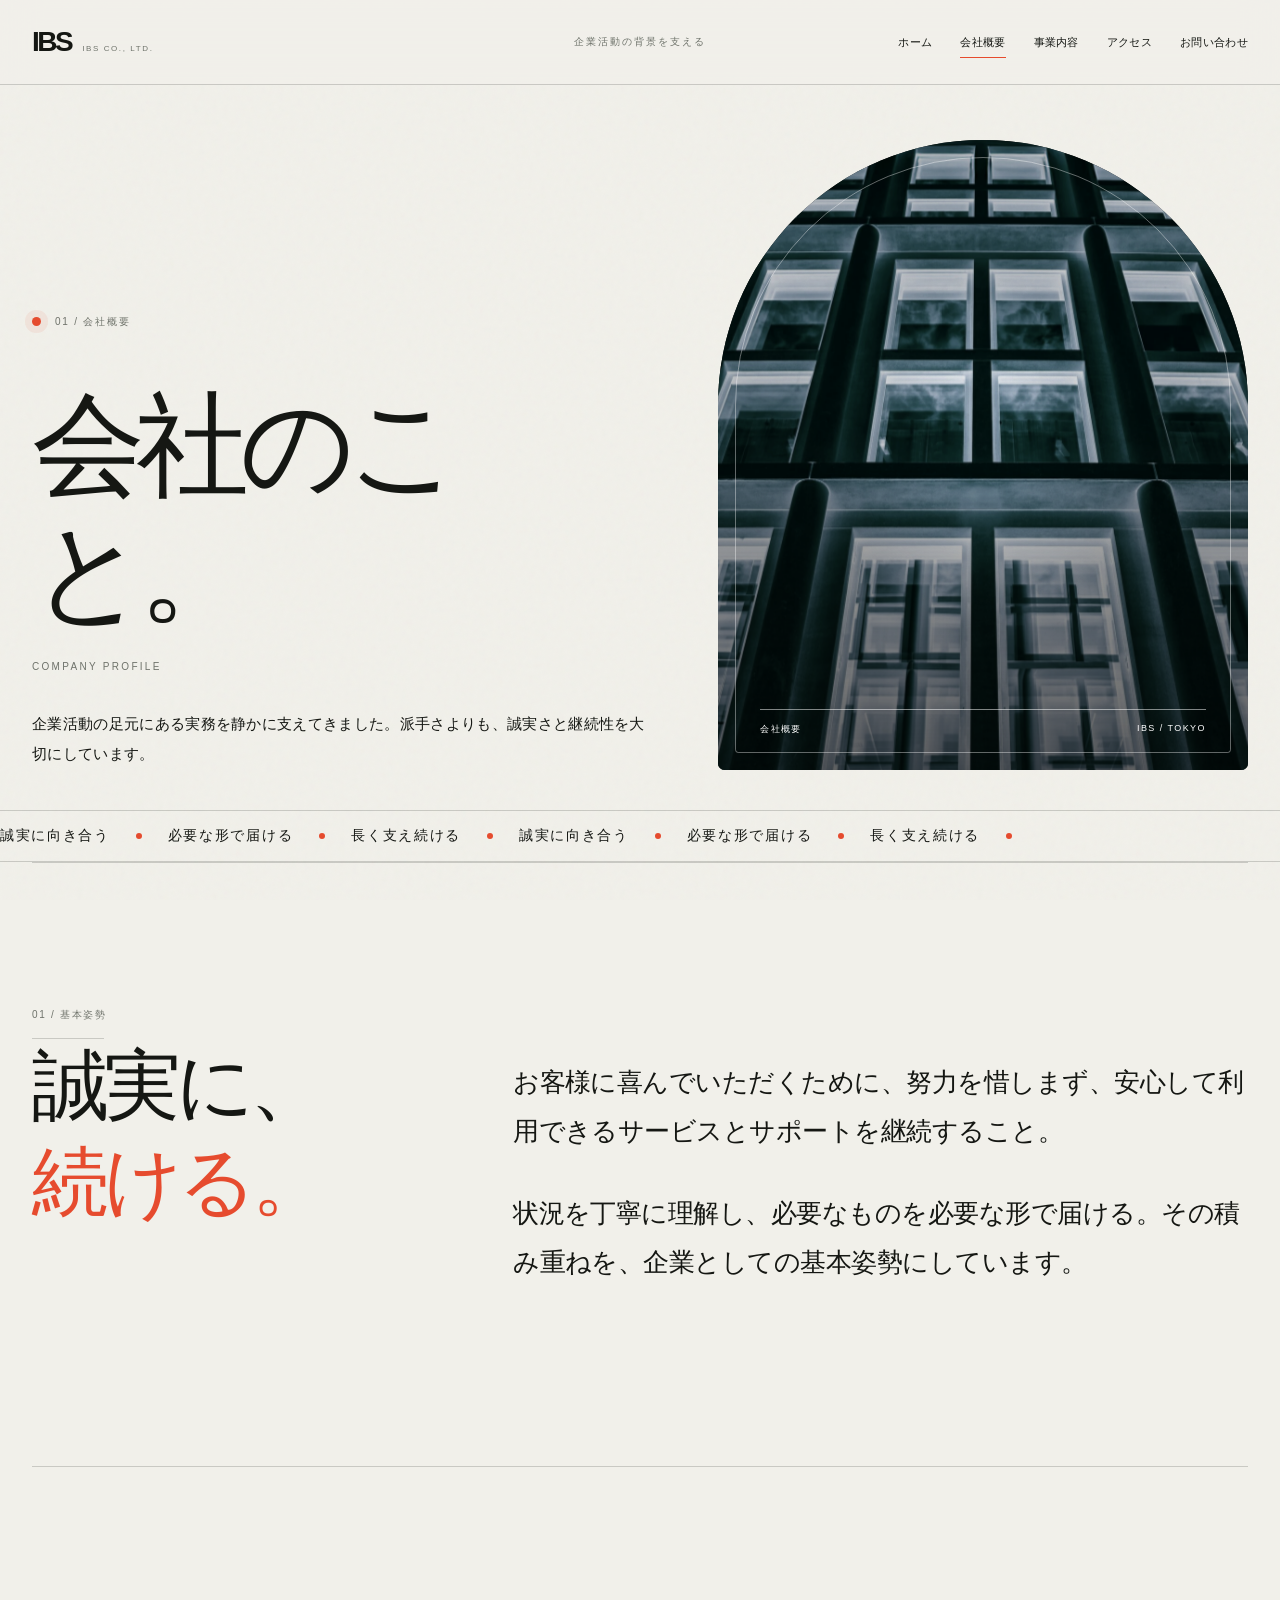
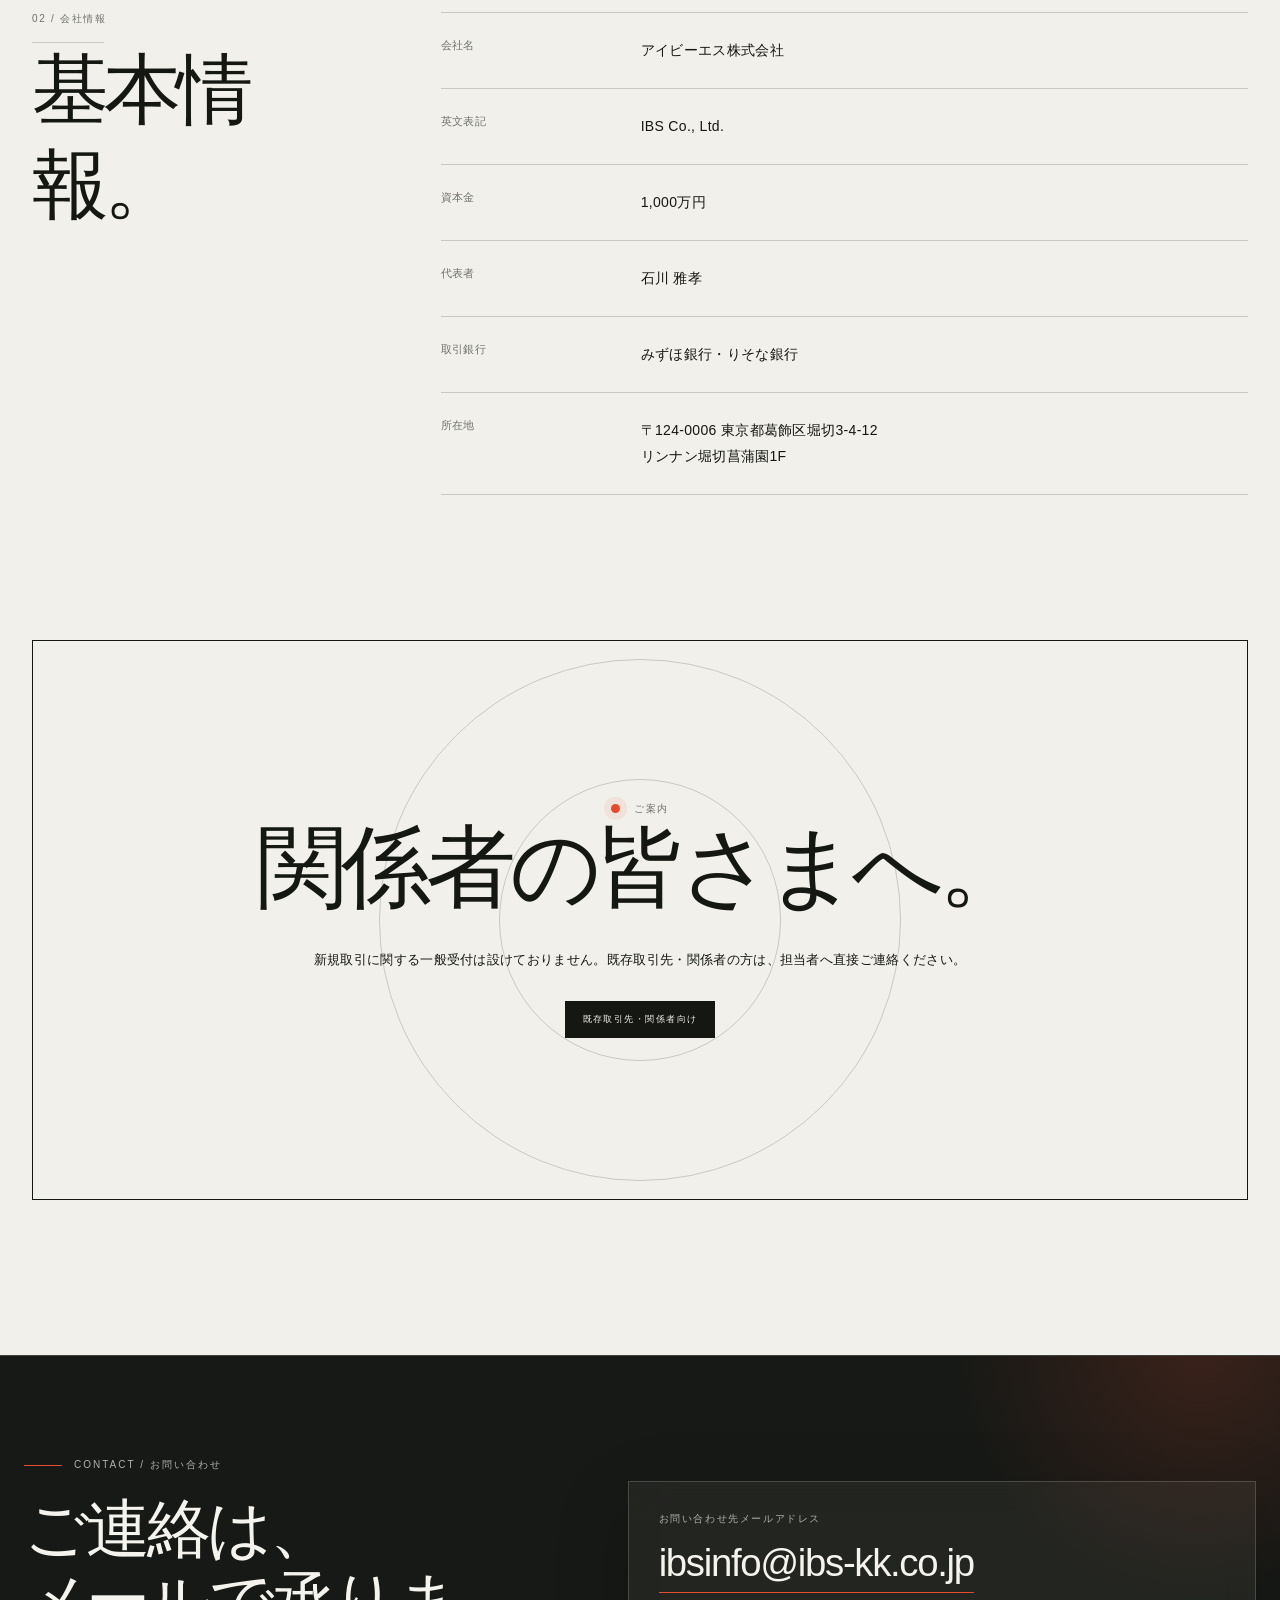
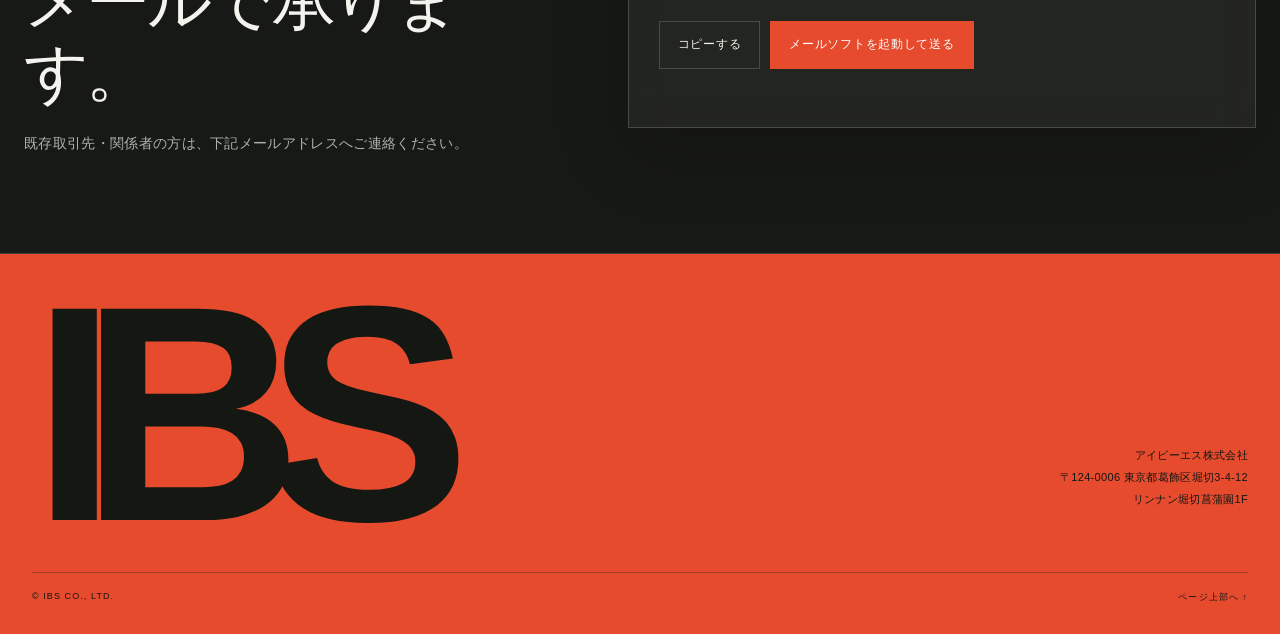
==== aboutus.html @ 6fdaa7ae "Add site" ====
<!doctype html>
<html lang="ja"><head><meta name="robots" content="noindex,nofollow"><meta charset="utf-8"><meta name="viewport" content="width=device-width,initial-scale=1"><meta name="description" content="アイビーエス株式会社の会社概要。資本金、代表者、所在地などをご案内します。"><meta name="theme-color" content="#f1f0ea"><title>会社概要｜アイビーエス株式会社</title><link rel="stylesheet" href="styles.css"><link rel="stylesheet" href="menu.css"><script src="menu.js" defer></script></head><body><div class="progress" aria-hidden="true"></div><div class="cursor" aria-hidden="true"></div>
<header><div class="wrap head"><a class="brand" href="index.html"><strong>IBS</strong><small>IBS CO., LTD.</small></a><div class="head-note">企業活動の背景を支える</div><nav class="nav"><a class="" href="index.html">ホーム</a><a class="active" href="aboutus.html">会社概要</a><a class="" href="description.html">事業内容</a><a class="" href="access.html">アクセス</a><a href="#contact">お問い合わせ</a></nav><button class="hamburger" type="button" aria-label="メニューを開く" aria-expanded="false" aria-controls="mobile-menu"><span></span><span></span><span></span></button></div></header><div class="mobile-menu" id="mobile-menu" aria-hidden="true"><nav aria-label="モバイルナビゲーション"><a href="index.html">ホーム</a><a href="aboutus.html">会社概要</a><a href="description.html">事業内容</a><a href="access.html">アクセス</a><a href="#contact">お問い合わせ</a></nav><small>IBS CO., LTD.</small></div><main>
<section class="page-hero"><div class="wrap page-hero-grid"><div><div class="eyebrow">01 / 会社概要</div><h1 class="page-title">会社のこと。<small>COMPANY PROFILE</small></h1><p class="page-lead">企業活動の足元にある実務を静かに支えてきました。派手さよりも、誠実さと継続性を大切にしています。</p></div><div class="page-image"><img src="assets/hero-grid.jpg" alt="現代建築の幾何学的な外観"><div class="page-image-caption"><span>会社概要</span><span>IBS / TOKYO</span></div></div></div></section>
<div class="marquee" aria-hidden="true"><div class="marquee-track"><span>誠実に向き合う</span><i></i><span>必要な形で届ける</span><i></i><span>長く支え続ける</span><i></i><span>誠実に向き合う</span><i></i><span>必要な形で届ける</span><i></i><span>長く支え続ける</span><i></i></div></div>
<section class="subsection wrap"><div class="subsection-grid"><div><div class="section-index reveal">01 / 基本姿勢<b></b></div><h2 class="jp-heading reveal">誠実に、<br><em>続ける。</em></h2></div><div class="prose reveal"><p>お客様に喜んでいただくために、努力を惜しまず、安心して利用できるサービスとサポートを継続すること。</p><p>状況を丁寧に理解し、必要なものを必要な形で届ける。その積み重ねを、企業としての基本姿勢にしています。</p></div></div></section>
<section class="subsection wrap"><div class="company-data"><div><div class="section-index reveal">02 / 会社情報<b></b></div><h2 class="jp-heading reveal">基本情報。</h2></div><dl class="data-list reveal"><div class="data-row"><dt>会社名</dt><dd>アイビーエス株式会社</dd></div><div class="data-row"><dt>英文表記</dt><dd>IBS Co., Ltd.</dd></div><div class="data-row"><dt>資本金</dt><dd>1,000万円</dd></div><div class="data-row"><dt>代表者</dt><dd>石川 雅孝</dd></div><div class="data-row"><dt>取引銀行</dt><dd>みずほ銀行・りそな銀行</dd></div><div class="data-row"><dt>所在地</dt><dd>〒124-0006 東京都葛飾区堀切3-4-12<br>リンナン堀切菖蒲園1F</dd></div></dl></div></section>
<section class="notice wrap"><div class="notice-box reveal"><div class="notice-inner"><div class="eyebrow" style="justify-content:center">ご案内</div><h2 class="jp-heading">関係者の皆さまへ。</h2><p>新規取引に関する一般受付は設けておりません。既存取引先・関係者の方は、担当者へ直接ご連絡ください。</p><span class="tag">既存取引先・関係者向け</span></div></div></section>
</main>
<section class="ibs-contact" id="contact" aria-labelledby="ibs-contact-title">
  <div class="ibs-contact__wrap">
    <div class="ibs-contact__intro">
      <span class="ibs-contact__eyebrow">CONTACT / お問い合わせ</span>
      <h2 id="ibs-contact-title">ご連絡は、<br>メールで承ります。</h2>
      <p>既存取引先・関係者の方は、下記メールアドレスへご連絡ください。</p>
    </div>
    <div class="ibs-contact__card">
      <span class="ibs-contact__label">お問い合わせ先メールアドレス</span>
      <a class="ibs-contact__email" href="mailto:ibsinfo@ibs-kk.co.jp?subject=%E3%81%8A%E5%95%8F%E3%81%84%E5%90%88%E3%82%8F%E3%81%9B">ibsinfo@ibs-kk.co.jp</a>
      <div class="ibs-contact__actions">
        <button class="ibs-contact__button ibs-contact__button--copy" type="button" data-copy-email="ibsinfo@ibs-kk.co.jp">コピーする</button>
        <a class="ibs-contact__button ibs-contact__button--mail" href="mailto:ibsinfo@ibs-kk.co.jp?subject=%E3%81%8A%E5%95%8F%E3%81%84%E5%90%88%E3%82%8F%E3%81%9B">メールソフトを起動して送る</a>
      </div>
      <p class="ibs-contact__status" aria-live="polite"></p>
    </div>
  </div>
</section>
<footer><div class="wrap"><div class="footer-main"><div class="footer-logo">IBS</div><div class="footer-info">アイビーエス株式会社<br>〒124-0006 東京都葛飾区堀切3-4-12<br>リンナン堀切菖蒲園1F</div></div><div class="footer-bottom"><span>© IBS CO., LTD.</span><button class="to-top" type="button">ページ上部へ ↑</button></div></div></footer><script src="site.js"></script><script src="contact.js"></script>
</body></html>
---- styles.css ----
:root{
  --paper:#f1f0ea;
  --paper-2:#e8e6de;
  --ink:#151713;
  --muted:#6f736b;
  --line:rgba(21,23,19,.18);
  --accent:#e64b2e;
  --dark:#171916;
  --light:#f5f3ed;
  --ease:cubic-bezier(.16,1,.3,1);
  --mx:50%;
  --my:50%;
}
*{box-sizing:border-box}
html{scroll-behavior:smooth;background:var(--paper)}
body{margin:0;background:var(--paper);color:var(--ink);font-family:"Hiragino Kaku Gothic ProN","Yu Gothic",Meiryo,sans-serif;overflow-x:hidden;letter-spacing:.02em}
body::before{content:"";position:fixed;inset:0;z-index:999;pointer-events:none;opacity:.04;mix-blend-mode:multiply;background-image:url("data:image/svg+xml,%3Csvg viewBox='0 0 180 180' xmlns='http://www.w3.org/2000/svg'%3E%3Cfilter id='n'%3E%3CfeTurbulence type='fractalNoise' baseFrequency='.82' numOctaves='4' stitchTiles='stitchTiles'/%3E%3C/filter%3E%3Crect width='100%25' height='100%25' filter='url(%23n)' opacity='.75'/%3E%3C/svg%3E")}
a{color:inherit;text-decoration:none}
img{display:block;max-width:100%}
button{font:inherit;color:inherit}
.wrap{width:min(1480px,calc(100% - 64px));margin-inline:auto}
.progress{position:fixed;top:0;left:0;width:0;height:3px;background:var(--accent);z-index:1300}
.cursor{position:fixed;z-index:1400;width:44px;height:44px;border:1px solid rgba(230,75,46,.7);border-radius:50%;pointer-events:none;transform:translate(-50%,-50%);opacity:0;transition:width .25s var(--ease),height .25s var(--ease),background .25s var(--ease),opacity .2s}
.cursor.is-link{width:68px;height:68px;background:rgba(230,75,46,.08)}

header{position:fixed;inset:0 0 auto;z-index:1200;background:rgba(241,240,234,.76);backdrop-filter:blur(18px);border-bottom:1px solid var(--line);transition:transform .45s var(--ease)}
header.is-hidden{transform:translateY(-110%)}
.head{height:84px;display:grid;grid-template-columns:1fr auto 1fr;align-items:center}
.brand{display:inline-flex;align-items:baseline;gap:11px;width:max-content}
.brand strong{font-size:28px;line-height:1;font-weight:800;letter-spacing:-.09em}
.brand small{font-size:8px;letter-spacing:.2em;color:var(--muted)}
.head-note{font-size:10px;letter-spacing:.2em;color:var(--muted)}
.nav{justify-self:end;display:flex;gap:28px;font-size:11px}
.nav a{position:relative;padding:8px 0}
.nav a::after{content:"";position:absolute;left:0;bottom:0;width:100%;height:1px;background:var(--accent);transform:scaleX(0);transform-origin:right;transition:transform .4s var(--ease)}
.nav a:hover::after,.nav a.active::after{transform:scaleX(1);transform-origin:left}

.eyebrow{display:flex;align-items:center;gap:14px;font-size:10px;letter-spacing:.18em;color:var(--muted)}
.eyebrow::before{content:"";width:9px;height:9px;border-radius:50%;background:var(--accent);box-shadow:0 0 0 7px rgba(230,75,46,.08)}
.eyebrow.inverse{color:rgba(245,243,237,.65)}

.hero{min-height:100svh;padding:132px 0 34px;display:grid;align-items:end}
.hero-grid{display:grid;grid-template-columns:minmax(0,1.03fr) minmax(420px,.97fr);gap:34px;min-height:calc(100svh - 166px)}
.hero-copy{display:flex;flex-direction:column;justify-content:space-between;padding:3vh 0 10px}
.hero-title{margin:7vh 0 5vh;font-family:"Yu Mincho","Hiragino Mincho ProN",serif;font-size:clamp(62px,7.2vw,118px);font-weight:500;line-height:1.02;letter-spacing:-.08em}
.hero-title .line{display:block;overflow:hidden;padding:.08em .06em .12em 0;margin:-.08em 0 -.12em}
.hero-title .line span{display:block;transform:translateY(115%);animation:titleUp 1.2s var(--ease) forwards}
.hero-title .line:nth-child(2) span{animation-delay:.12s}
.hero-title .line:nth-child(3) span{animation-delay:.24s}
.hero-title em{font-style:normal;color:var(--accent)}
@keyframes titleUp{to{transform:none}}
.hero-bottom{display:grid;grid-template-columns:minmax(0,520px) auto;gap:40px;align-items:end}
.hero-lead{margin:0;font-size:14px;line-height:2.05;color:#3f433d}
.since{font-family:Georgia,"Times New Roman",serif;font-size:clamp(54px,6.3vw,92px);line-height:.8;color:var(--accent);letter-spacing:-.05em}
.since small{display:block;margin-top:16px;font-family:inherit;font-size:9px;letter-spacing:.2em;color:var(--muted);text-align:right}
.hero-visual{position:relative;min-height:calc(100svh - 166px);overflow:hidden;border-radius:360px 360px 10px 10px;background:#222;clip-path:inset(0 0 100% 0);animation:unveil 1.45s .15s var(--ease) forwards}
@keyframes unveil{to{clip-path:inset(0)}}
.hero-visual::before{content:"";position:absolute;inset:0;z-index:2;background:linear-gradient(180deg,rgba(10,12,10,.04) 35%,rgba(10,12,10,.56)),radial-gradient(circle at var(--mx) var(--my),transparent 0 8%,rgba(0,0,0,.22) 42%)}
.hero-visual::after{content:"";position:absolute;inset:18px;z-index:3;border:1px solid rgba(255,255,255,.36);border-radius:350px 350px 5px 5px;pointer-events:none}
.hero-visual img{position:absolute;inset:0;width:100%;height:112%;object-fit:cover;filter:saturate(.52) contrast(1.08);transform:scale(1.04);will-change:transform}
.visual-caption{position:absolute;left:46px;right:46px;bottom:38px;z-index:4;color:#fff;display:flex;justify-content:space-between;gap:20px;padding-top:14px;border-top:1px solid rgba(255,255,255,.55);font-size:9px;letter-spacing:.16em}
.side-label{position:absolute;right:17px;top:50%;writing-mode:vertical-rl;transform:translateY(-50%);font-size:9px;letter-spacing:.22em;color:var(--muted)}

.marquee{overflow:hidden;border-block:1px solid var(--line);padding:16px 0}
.marquee-track{display:flex;width:max-content;gap:26px;align-items:center;animation:marquee 30s linear infinite;font-family:"Yu Mincho","Hiragino Mincho ProN",serif;font-size:14px;letter-spacing:.12em}
.marquee-track i{width:6px;height:6px;border-radius:50%;background:var(--accent)}
@keyframes marquee{to{transform:translateX(-50%)}}

.section{padding:155px 0}
.section + .section{border-top:1px solid var(--line)}
.section-grid{display:grid;grid-template-columns:.62fr 1.38fr;gap:9vw}
.section-index{font-size:10px;letter-spacing:.17em;color:var(--muted);text-transform:uppercase}
.section-index b{display:block;margin-top:16px;width:72px;height:1px;background:var(--line)}
.jp-heading{margin:0;font-family:"Yu Mincho","Hiragino Mincho ProN",serif;font-size:clamp(46px,6.2vw,92px);font-weight:500;line-height:1.25;letter-spacing:-.065em}
.jp-heading em{font-style:normal;color:var(--accent)}
.body-large{margin:54px 0 0;max-width:800px;font-size:clamp(18px,2.1vw,29px);line-height:1.85;letter-spacing:-.02em}
.body-small{font-size:13px;line-height:2;color:var(--muted)}

.domains{position:relative;padding:145px 0;background:var(--dark);color:var(--light);overflow:hidden}
.domains::before{content:"";position:absolute;width:760px;aspect-ratio:1;border-radius:50%;left:var(--mx);top:var(--my);transform:translate(-50%,-50%);background:radial-gradient(circle,rgba(230,75,46,.25),transparent 66%);pointer-events:none}
.domain-head{position:relative;display:grid;grid-template-columns:1fr minmax(260px,390px);gap:50px;align-items:end;margin-bottom:74px}
.domain-head .jp-heading{font-size:clamp(58px,8.4vw,125px);line-height:1.05}
.domain-head p{margin:0;color:#b5b8b1;font-size:13px;line-height:2}
.domain-list{position:relative;border-top:1px solid rgba(255,255,255,.22)}
.domain-item{display:grid;grid-template-columns:90px 1fr minmax(220px,430px) 34px;gap:30px;align-items:center;min-height:176px;border-bottom:1px solid rgba(255,255,255,.22);transition:background .45s,color .45s,padding .45s var(--ease)}
.domain-item:hover{background:var(--light);color:var(--ink);padding-inline:28px}
.domain-no{font-size:10px;color:var(--accent)}
.domain-item h3{margin:0;font-family:"Yu Mincho","Hiragino Mincho ProN",serif;font-size:clamp(38px,4.4vw,65px);font-weight:500;letter-spacing:-.055em}
.domain-item p{margin:0;color:#b5b8b1;font-size:12px;line-height:1.9;transition:color .45s}
.domain-item:hover p{color:var(--muted)}
.domain-arrow{font-size:24px;transition:transform .4s var(--ease)}
.domain-item:hover .domain-arrow{transform:rotate(45deg)}

.history{padding:165px 0}
.history-grid{display:grid;grid-template-columns:.9fr 1.1fr;gap:8vw}
.big-year{position:sticky;top:130px;align-self:start;font-family:Georgia,"Times New Roman",serif;font-size:clamp(120px,18vw,290px);line-height:.7;letter-spacing:-.1em;color:var(--accent)}
.history-copy .jp-heading{margin-top:42px}
.history-copy>.body-small{margin-top:42px;max-width:680px;color:#4f534c;font-size:15px}
.accordion{margin-top:75px;border-top:1px solid var(--line)}
.acc-item{border-bottom:1px solid var(--line)}
.acc-button{width:100%;border:0;background:none;padding:23px 0;display:grid;grid-template-columns:150px 1fr 30px;gap:20px;text-align:left;cursor:pointer}
.acc-button small{font-size:10px;color:var(--muted)}
.acc-button span{font-size:13px}
.acc-button i{font-style:normal;font-size:20px;transition:transform .35s}
.acc-item.open .acc-button i{transform:rotate(45deg)}
.acc-panel{max-height:0;overflow:hidden;transition:max-height .55s var(--ease)}
.acc-panel p{margin:0;padding:0 0 26px 170px;color:var(--muted);font-size:12px;line-height:1.9}

.notice{padding:0 0 155px}
.notice-box{position:relative;min-height:560px;border:1px solid var(--ink);display:grid;place-items:center;text-align:center;padding:60px;overflow:hidden}
.notice-box::before,.notice-box::after{content:"";position:absolute;width:280px;aspect-ratio:1;border:1px solid var(--line);border-radius:50%;animation:orbit 16s linear infinite}
.notice-box::after{width:520px;animation-duration:27s;animation-direction:reverse}
@keyframes orbit{to{transform:rotate(360deg) scale(1.04)}}
.notice-inner{position:relative;z-index:2;max-width:880px}
.notice-inner .jp-heading{font-size:clamp(48px,7vw,105px);line-height:1.15}
.notice-inner p{max-width:670px;margin:28px auto 0;font-size:13px;line-height:2}
.tag{display:inline-flex;margin-top:28px;padding:12px 18px;background:var(--ink);color:var(--light);font-size:9px;letter-spacing:.16em}

footer{background:var(--accent);padding:65px 0 30px}
.footer-main{display:grid;grid-template-columns:1fr auto;gap:50px;align-items:end}
.footer-logo{font-size:clamp(120px,24vw,350px);font-weight:800;line-height:.62;letter-spacing:-.12em}
.footer-info{text-align:right;font-size:11px;line-height:2}
.footer-bottom{margin-top:62px;padding-top:18px;border-top:1px solid rgba(21,23,19,.32);display:flex;justify-content:space-between;gap:30px;font-size:9px;letter-spacing:.12em}
.to-top{border:0;background:none;cursor:pointer;padding:0;font-size:inherit;letter-spacing:inherit}

/* Sub pages */
.page-hero{min-height:90svh;padding:140px 0 40px;display:grid;align-items:end}
.page-hero-grid{display:grid;grid-template-columns:minmax(0,1.08fr) minmax(400px,.92fr);gap:5vw;min-height:calc(90svh - 180px);align-items:end}
.page-title{margin:6vh 0 4vh;font-family:"Yu Mincho","Hiragino Mincho ProN",serif;font-size:clamp(64px,8.8vw,135px);font-weight:500;line-height:1.13;letter-spacing:-.08em}
.page-title small{display:block;margin-top:24px;font-family:Arial,sans-serif;font-size:10px;font-weight:400;letter-spacing:.23em;color:var(--muted)}
.page-lead{max-width:650px;margin:0;font-size:15px;line-height:2.05}
.page-image{position:relative;min-height:calc(90svh - 180px);overflow:hidden;border-radius:320px 320px 8px 8px;background:#222}
.page-image::before{content:"";position:absolute;inset:0;z-index:2;background:linear-gradient(180deg,transparent 35%,rgba(0,0,0,.52)),radial-gradient(circle at var(--mx) var(--my),transparent 0 8%,rgba(0,0,0,.22) 42%)}
.page-image::after{content:"";position:absolute;inset:17px;z-index:3;border:1px solid rgba(255,255,255,.38);border-radius:310px 310px 4px 4px}
.page-image img{position:absolute;inset:0;width:100%;height:112%;object-fit:cover;filter:saturate(.48) contrast(1.1);transform:scale(1.04);will-change:transform}
.page-image-caption{position:absolute;z-index:4;left:42px;right:42px;bottom:34px;padding-top:13px;border-top:1px solid rgba(255,255,255,.5);color:#fff;display:flex;justify-content:space-between;font-size:9px;letter-spacing:.16em}
.subsection{padding:145px 0;border-top:1px solid var(--line)}
.subsection-grid{display:grid;grid-template-columns:.68fr 1.32fr;gap:8vw}
.subsection .jp-heading{font-size:clamp(45px,6vw,86px)}
.prose{padding-top:50px;font-size:clamp(18px,2vw,28px);line-height:1.9;letter-spacing:-.02em}
.prose p{margin:0 0 34px}
.company-data{display:grid;grid-template-columns:.55fr 1.45fr;gap:8vw}
.data-list{margin:0;border-top:1px solid var(--line)}
.data-row{display:grid;grid-template-columns:170px 1fr;gap:30px;padding:25px 0;border-bottom:1px solid var(--line)}
.data-row dt{font-size:11px;color:var(--muted)}
.data-row dd{margin:0;font-size:14px;line-height:1.8}
.scope-grid{display:grid;grid-template-columns:repeat(2,1fr);border-top:1px solid var(--ink);border-left:1px solid var(--ink)}
.scope-card{min-height:400px;padding:30px;border-right:1px solid var(--ink);border-bottom:1px solid var(--ink);display:flex;flex-direction:column;position:relative;overflow:hidden;transition:background .45s,color .45s}
.scope-card:hover{background:var(--ink);color:var(--light)}
.scope-meta{display:flex;justify-content:space-between;font-size:10px;letter-spacing:.15em}
.scope-meta b{color:var(--accent)}
.scope-card h3{margin:auto 0 30px;font-family:"Yu Mincho","Hiragino Mincho ProN",serif;font-size:clamp(38px,4.5vw,64px);font-weight:500;letter-spacing:-.055em}
.scope-card p{max-width:460px;margin:0;color:var(--muted);font-size:12px;line-height:1.95;transition:color .45s}
.scope-card:hover p{color:#b8bbb4}
.scope-card i{position:absolute;right:28px;bottom:26px;font-style:normal;font-size:24px}
.access-layout{display:grid;grid-template-columns:1fr 1fr;gap:7vw}
.address h2{margin:42px 0;font-family:"Yu Mincho","Hiragino Mincho ProN",serif;font-size:clamp(34px,4.6vw,66px);font-weight:500;line-height:1.4;letter-spacing:-.045em}
.address h2 span{font-size:.62em;color:var(--muted)}
.route{display:flex;justify-content:space-between;gap:30px;padding:23px 0;border-block:1px solid var(--line)}
.route small{font-size:10px;color:var(--muted)}
.route strong{text-align:right;font-size:14px;line-height:1.7}
.map-link{display:inline-flex;margin-top:28px;padding:14px 18px;background:var(--ink);color:var(--light);font-size:10px;letter-spacing:.1em;transition:transform .35s var(--ease),background .35s}
.map-link:hover{transform:translateY(-3px);background:var(--accent)}
.map-art{min-height:540px;border-radius:300px 300px 8px 8px;background:var(--dark);position:relative;overflow:hidden;color:var(--light)}
.map-grid{position:absolute;inset:-15%;background-image:linear-gradient(rgba(255,255,255,.12) 1px,transparent 1px),linear-gradient(90deg,rgba(255,255,255,.12) 1px,transparent 1px);background-size:54px 54px;transform:rotate(-9deg) scale(1.25)}
.route-line{position:absolute;left:21%;bottom:29%;width:58%;height:2px;background:var(--accent);transform:rotate(-31deg);transform-origin:left}
.station,.office{position:absolute;z-index:2;font-size:10px;letter-spacing:.12em}
.station{left:13%;bottom:17%;color:#b2b5ae}
.office{right:16%;top:23%;width:74px;height:74px;border-radius:50%;background:var(--accent);display:grid;place-items:center;font-size:15px}
.map-time{position:absolute;right:8%;bottom:8%;font-family:Georgia,serif;font-size:52px;color:rgba(255,255,255,.2)}

.reveal{opacity:0;transform:translateY(42px);transition:opacity .95s var(--ease),transform .95s var(--ease)}
.reveal.visible{opacity:1;transform:none}

@media(max-width:980px){
  .wrap{width:calc(100% - 36px)}
  .head{height:72px;grid-template-columns:1fr auto}.head-note{display:none}.nav{gap:15px;font-size:10px}
  .hero{padding-top:105px}.hero-grid,.page-hero-grid{grid-template-columns:1fr;min-height:auto}.hero-copy{min-height:72svh}.hero-visual{min-height:0;height:105vw}.side-label{display:none}
  .section,.subsection{padding:105px 0}.section-grid,.history-grid,.subsection-grid,.company-data,.access-layout{grid-template-columns:1fr}.section-grid,.subsection-grid{gap:45px}
  .domain-head{grid-template-columns:1fr}.domain-list{margin-top:40px}.domain-item{grid-template-columns:55px 1fr 30px;padding:28px 0}.domain-item p{grid-column:2 / -1}.domain-item:hover{padding-inline:16px}
  .big-year{position:static;margin-bottom:50px}.notice{padding-bottom:105px}.notice-box{min-height:500px}
  .page-hero{padding-top:110px}.page-hero-grid{min-height:auto}.page-image{height:100vw;min-height:0;margin-top:40px}
  .scope-grid{grid-template-columns:1fr}.map-art{min-height:500px}.cursor{display:none}
}
@media(max-width:620px){
  .wrap{width:calc(100% - 28px)}
  .brand small{display:none}.nav a:first-child{display:none}.nav{gap:12px;font-size:9px}
  .hero-title{font-size:16.8vw}.hero-bottom{grid-template-columns:1fr}.since{margin-top:24px}.since small{text-align:left}
  .visual-caption,.page-image-caption{left:25px;right:25px;bottom:24px}.marquee-track{font-size:12px}
  .section,.subsection{padding:85px 0}.jp-heading{font-size:13vw}.domain-head .jp-heading{font-size:17vw}.domains{padding:95px 0}
  .domain-item{grid-template-columns:42px 1fr 24px;gap:14px;min-height:145px}.domain-item h3{font-size:12vw}.domain-item p{font-size:11px}
  .acc-button{grid-template-columns:95px 1fr 25px}.acc-panel p{padding-left:115px}
  .notice-box{padding:32px 20px}.notice-box::after{width:390px}
  .footer-main{grid-template-columns:1fr}.footer-info{text-align:left}.footer-bottom{flex-direction:column}
  .page-title{font-size:18vw}.data-row{grid-template-columns:100px 1fr;gap:18px}.scope-card{min-height:330px}.access-layout{gap:55px}
}
@media(prefers-reduced-motion:reduce){*,*::before,*::after{scroll-behavior:auto!important;animation-duration:.01ms!important;animation-iteration-count:1!important;transition-duration:.01ms!important}}

:root{--contact-bg:#171916;--contact-panel:rgba(245,243,237,.055);--contact-text:#f5f3ed;--contact-muted:#aeb2aa;--contact-line:rgba(245,243,237,.18);--contact-accent:#e64b2e;--contact-accent-text:#fff;--contact-glow:rgba(230,75,46,.17)}

/* IBS contact block */
.ibs-contact{position:relative;z-index:5;padding:96px 0;border-top:1px solid var(--contact-line);border-bottom:1px solid var(--contact-line);background:var(--contact-bg);color:var(--contact-text);overflow:hidden}
.ibs-contact::before{content:"";position:absolute;width:520px;height:520px;border-radius:50%;right:-180px;top:-270px;background:radial-gradient(circle,var(--contact-glow),transparent 67%);pointer-events:none}
.ibs-contact__wrap{position:relative;width:min(1280px,calc(100% - 48px));margin:auto;display:grid;grid-template-columns:.9fr 1.1fr;gap:7vw;align-items:center}
.ibs-contact__eyebrow{display:inline-flex;align-items:center;gap:12px;font-size:10px;letter-spacing:.2em;text-transform:uppercase;color:var(--contact-muted)}
.ibs-contact__eyebrow::before{content:"";width:38px;height:1px;background:var(--contact-accent)}
.ibs-contact__intro h2{margin:22px 0 20px;font-family:"Yu Mincho","Hiragino Mincho ProN","Noto Serif JP",serif;font-size:clamp(38px,5vw,70px);font-weight:400;line-height:1.12;letter-spacing:-.055em}
.ibs-contact__intro p{max-width:560px;margin:0;color:var(--contact-muted);font-size:14px;line-height:2}
.ibs-contact__card{position:relative;padding:30px;border:1px solid var(--contact-line);background:var(--contact-panel);backdrop-filter:blur(16px);box-shadow:0 24px 70px rgba(0,0,0,.18)}
.ibs-contact__label{display:block;margin-bottom:13px;color:var(--contact-muted);font-size:10px;letter-spacing:.16em}
.ibs-contact__email{display:inline-block;max-width:100%;font-size:clamp(22px,3vw,42px);line-height:1.25;letter-spacing:-.035em;overflow-wrap:anywhere;border-bottom:1px solid var(--contact-accent);padding-bottom:5px}
.ibs-contact__actions{display:flex;flex-wrap:wrap;gap:10px;margin-top:28px}
.ibs-contact__button{min-height:48px;display:inline-flex;align-items:center;justify-content:center;padding:12px 18px;border:1px solid var(--contact-line);background:transparent;color:var(--contact-text);font-size:12px;letter-spacing:.06em;cursor:pointer;transition:transform .3s ease,background .3s ease,color .3s ease,border-color .3s ease}
.ibs-contact__button:hover{transform:translateY(-2px);border-color:var(--contact-accent)}
.ibs-contact__button--mail{background:var(--contact-accent);border-color:var(--contact-accent);color:var(--contact-accent-text)}
.ibs-contact__status{height:1.5em;margin:12px 0 0;color:var(--contact-accent);font-size:11px;letter-spacing:.08em}
@media(max-width:820px){.ibs-contact{padding:74px 0}.ibs-contact__wrap{width:calc(100% - 32px);grid-template-columns:1fr;gap:40px}.ibs-contact__card{padding:24px 20px}.ibs-contact__actions{display:grid}.ibs-contact__button{width:100%}}
---- menu.css ----
/* ===== ハンバーガーメニュー / Concept B — In the Background ===== */
/* 編集的デザインに合わせ、枠を持たない素の三本線にしています */

.hamburger {
  display: none;
  position: relative;
  z-index: 1300;
  width: 40px;
  height: 40px;
  padding: 0;
  border: 0;
  background: transparent;
  cursor: pointer;
  margin-left: auto;
  justify-self: end;
  align-items: center;
  justify-content: center;
}

.hamburger:focus-visible { outline: 1px solid var(--accent); outline-offset: 4px; }

.hamburger span {
  position: absolute;
  left: 50%;
  width: 22px;
  height: 1.5px;
  background: var(--ink);
  transform: translateX(-50%);
  transition: transform .4s var(--ease), opacity .2s var(--ease), background .35s var(--ease);
}

.hamburger span:nth-child(1) { top: 13px; }
.hamburger span:nth-child(2) { top: 19px; }
.hamburger span:nth-child(3) { top: 25px; }

.hamburger:hover span { background: var(--accent); }

.hamburger[aria-expanded="true"] span:nth-child(1) {
  transform: translateX(-50%) translateY(6px) rotate(45deg);
  background: var(--accent);
}
.hamburger[aria-expanded="true"] span:nth-child(2) { opacity: 0; }
.hamburger[aria-expanded="true"] span:nth-child(3) {
  transform: translateX(-50%) translateY(-6px) rotate(-45deg);
  background: var(--accent);
}

.mobile-menu {
  position: fixed;
  inset: 0;
  z-index: 1200;
  display: grid;
  align-content: center;
  justify-items: start;
  gap: 20px;
  padding: 0 clamp(24px, 8vw, 72px);
  background: var(--paper);
  transform: translateY(-105%);
  visibility: hidden;
  transition: transform .65s var(--ease), visibility 0s linear .65s;
}

.mobile-menu.is-open {
  transform: none;
  visibility: visible;
  transition: transform .65s var(--ease), visibility 0s;
}

.mobile-menu nav {
  display: grid;
  justify-items: start;
  text-align: left;
  gap: 18px;
}

.mobile-menu a {
  position: relative;
  font-size: clamp(32px, 10vw, 56px);
  line-height: 1.05;
  letter-spacing: -.05em;
  color: var(--ink);
  transition: color .3s var(--ease);
}

.mobile-menu a::after {
  content: "";
  position: absolute;
  left: 0;
  bottom: 2px;
  width: 100%;
  height: 2px;
  background: var(--accent);
  transform: scaleX(0);
  transform-origin: right;
  transition: transform .45s var(--ease);
}

.mobile-menu a:hover { color: var(--accent); }
.mobile-menu a:hover::after { transform: scaleX(1); transform-origin: left; }

.mobile-menu small {
  position: absolute;
  left: clamp(24px, 8vw, 72px);
  bottom: 30px;
  font-size: 10px;
  letter-spacing: .2em;
  text-transform: uppercase;
  color: var(--muted);
}

body.menu-open { overflow: hidden; }

@media (max-width: 980px) {
  .nav { display: none; }
  .hamburger { display: flex; }
  /* 開いている間もブランドと閉じるボタンを前面に保つ */
  header { z-index: 1400; }
}

@media (prefers-reduced-motion: reduce) {
  .mobile-menu, .hamburger span, .mobile-menu a::after { transition-duration: .01ms; }
}
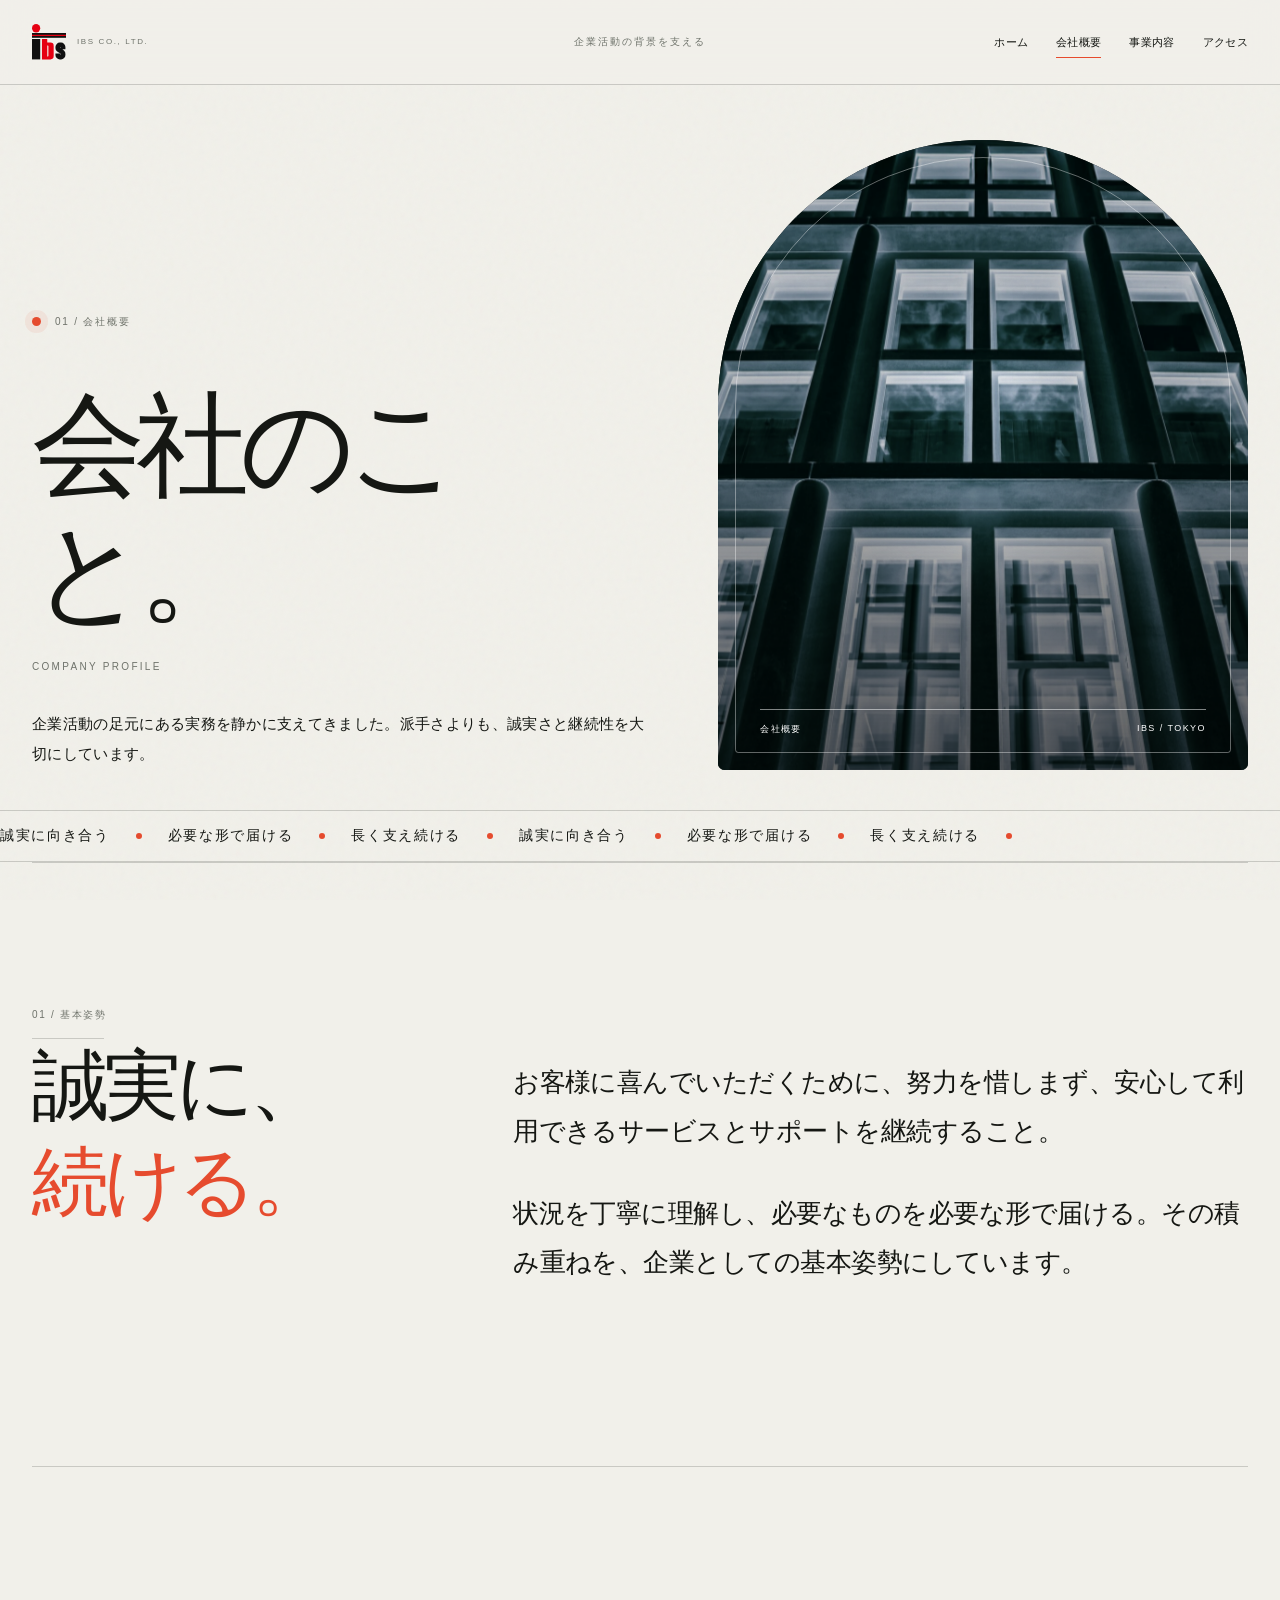
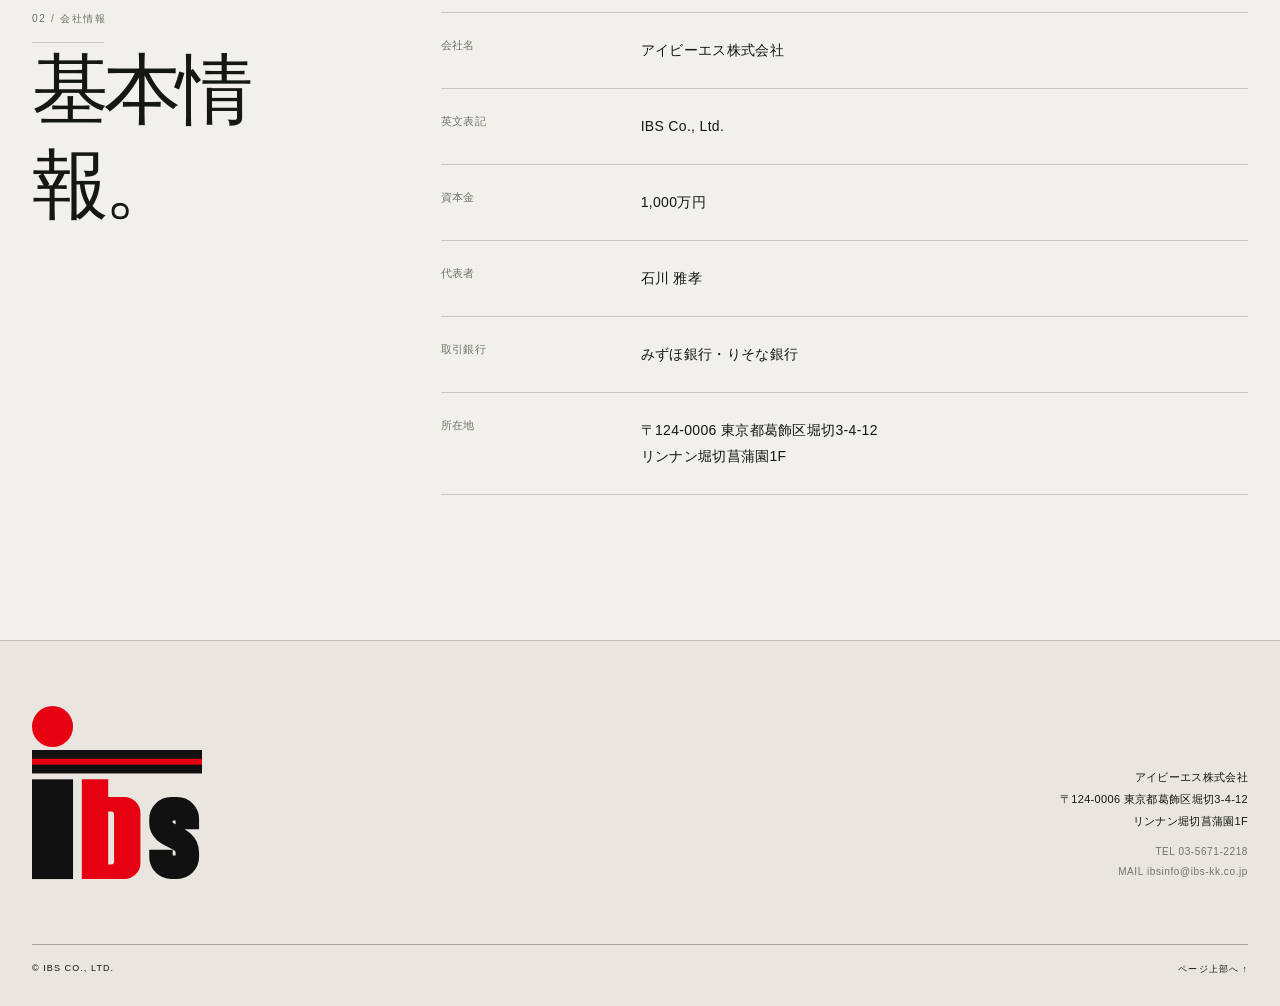
==== commit 7e085ac3: "Update: client feedback (logo, contact, notices, map) Co-Authored-By: Claude Opus 5 (1M context) <no" ====
--- a/aboutus.html
+++ b/aboutus.html
@@ -1,29 +1,10 @@
 <!doctype html>
 <html lang="ja"><head><meta name="robots" content="noindex,nofollow"><meta charset="utf-8"><meta name="viewport" content="width=device-width,initial-scale=1"><meta name="description" content="アイビーエス株式会社の会社概要。資本金、代表者、所在地などをご案内します。"><meta name="theme-color" content="#f1f0ea"><title>会社概要｜アイビーエス株式会社</title><link rel="stylesheet" href="styles.css"><link rel="stylesheet" href="menu.css"><script src="menu.js" defer></script></head><body><div class="progress" aria-hidden="true"></div><div class="cursor" aria-hidden="true"></div>
-<header><div class="wrap head"><a class="brand" href="index.html"><strong>IBS</strong><small>IBS CO., LTD.</small></a><div class="head-note">企業活動の背景を支える</div><nav class="nav"><a class="" href="index.html">ホーム</a><a class="active" href="aboutus.html">会社概要</a><a class="" href="description.html">事業内容</a><a class="" href="access.html">アクセス</a><a href="#contact">お問い合わせ</a></nav><button class="hamburger" type="button" aria-label="メニューを開く" aria-expanded="false" aria-controls="mobile-menu"><span></span><span></span><span></span></button></div></header><div class="mobile-menu" id="mobile-menu" aria-hidden="true"><nav aria-label="モバイルナビゲーション"><a href="index.html">ホーム</a><a href="aboutus.html">会社概要</a><a href="description.html">事業内容</a><a href="access.html">アクセス</a><a href="#contact">お問い合わせ</a></nav><small>IBS CO., LTD.</small></div><main>
+<header><div class="wrap head"><a class="brand" href="index.html"><img class="brand-mark" src="assets/ibs-logo.svg" alt="IBS アイビーエス株式会社" width="34" height="35"><small>IBS CO., LTD.</small></a><div class="head-note">企業活動の背景を支える</div><nav class="nav"><a class="" href="index.html">ホーム</a><a class="active" href="aboutus.html">会社概要</a><a class="" href="description.html">事業内容</a><a class="" href="access.html">アクセス</a></nav><button class="hamburger" type="button" aria-label="メニューを開く" aria-expanded="false" aria-controls="mobile-menu"><span></span><span></span><span></span></button></div></header><div class="mobile-menu" id="mobile-menu" aria-hidden="true"><nav aria-label="モバイルナビゲーション"><a href="index.html">ホーム</a><a href="aboutus.html">会社概要</a><a href="description.html">事業内容</a><a href="access.html">アクセス</a></nav><small>IBS CO., LTD.</small></div><main>
 <section class="page-hero"><div class="wrap page-hero-grid"><div><div class="eyebrow">01 / 会社概要</div><h1 class="page-title">会社のこと。<small>COMPANY PROFILE</small></h1><p class="page-lead">企業活動の足元にある実務を静かに支えてきました。派手さよりも、誠実さと継続性を大切にしています。</p></div><div class="page-image"><img src="assets/hero-grid.jpg" alt="現代建築の幾何学的な外観"><div class="page-image-caption"><span>会社概要</span><span>IBS / TOKYO</span></div></div></div></section>
 <div class="marquee" aria-hidden="true"><div class="marquee-track"><span>誠実に向き合う</span><i></i><span>必要な形で届ける</span><i></i><span>長く支え続ける</span><i></i><span>誠実に向き合う</span><i></i><span>必要な形で届ける</span><i></i><span>長く支え続ける</span><i></i></div></div>
 <section class="subsection wrap"><div class="subsection-grid"><div><div class="section-index reveal">01 / 基本姿勢<b></b></div><h2 class="jp-heading reveal">誠実に、<br><em>続ける。</em></h2></div><div class="prose reveal"><p>お客様に喜んでいただくために、努力を惜しまず、安心して利用できるサービスとサポートを継続すること。</p><p>状況を丁寧に理解し、必要なものを必要な形で届ける。その積み重ねを、企業としての基本姿勢にしています。</p></div></div></section>
 <section class="subsection wrap"><div class="company-data"><div><div class="section-index reveal">02 / 会社情報<b></b></div><h2 class="jp-heading reveal">基本情報。</h2></div><dl class="data-list reveal"><div class="data-row"><dt>会社名</dt><dd>アイビーエス株式会社</dd></div><div class="data-row"><dt>英文表記</dt><dd>IBS Co., Ltd.</dd></div><div class="data-row"><dt>資本金</dt><dd>1,000万円</dd></div><div class="data-row"><dt>代表者</dt><dd>石川 雅孝</dd></div><div class="data-row"><dt>取引銀行</dt><dd>みずほ銀行・りそな銀行</dd></div><div class="data-row"><dt>所在地</dt><dd>〒124-0006 東京都葛飾区堀切3-4-12<br>リンナン堀切菖蒲園1F</dd></div></dl></div></section>
-<section class="notice wrap"><div class="notice-box reveal"><div class="notice-inner"><div class="eyebrow" style="justify-content:center">ご案内</div><h2 class="jp-heading">関係者の皆さまへ。</h2><p>新規取引に関する一般受付は設けておりません。既存取引先・関係者の方は、担当者へ直接ご連絡ください。</p><span class="tag">既存取引先・関係者向け</span></div></div></section>
+
 </main>
-<section class="ibs-contact" id="contact" aria-labelledby="ibs-contact-title">
-  <div class="ibs-contact__wrap">
-    <div class="ibs-contact__intro">
-      <span class="ibs-contact__eyebrow">CONTACT / お問い合わせ</span>
-      <h2 id="ibs-contact-title">ご連絡は、<br>メールで承ります。</h2>
-      <p>既存取引先・関係者の方は、下記メールアドレスへご連絡ください。</p>
-    </div>
-    <div class="ibs-contact__card">
-      <span class="ibs-contact__label">お問い合わせ先メールアドレス</span>
-      <a class="ibs-contact__email" href="mailto:ibsinfo@ibs-kk.co.jp?subject=%E3%81%8A%E5%95%8F%E3%81%84%E5%90%88%E3%82%8F%E3%81%9B">ibsinfo@ibs-kk.co.jp</a>
-      <div class="ibs-contact__actions">
-        <button class="ibs-contact__button ibs-contact__button--copy" type="button" data-copy-email="ibsinfo@ibs-kk.co.jp">コピーする</button>
-        <a class="ibs-contact__button ibs-contact__button--mail" href="mailto:ibsinfo@ibs-kk.co.jp?subject=%E3%81%8A%E5%95%8F%E3%81%84%E5%90%88%E3%82%8F%E3%81%9B">メールソフトを起動して送る</a>
-      </div>
-      <p class="ibs-contact__status" aria-live="polite"></p>
-    </div>
-  </div>
-</section>
-<footer><div class="wrap"><div class="footer-main"><div class="footer-logo">IBS</div><div class="footer-info">アイビーエス株式会社<br>〒124-0006 東京都葛飾区堀切3-4-12<br>リンナン堀切菖蒲園1F</div></div><div class="footer-bottom"><span>© IBS CO., LTD.</span><button class="to-top" type="button">ページ上部へ ↑</button></div></div></footer><script src="site.js"></script><script src="contact.js"></script>
-</body></html>+<footer><div class="wrap"><div class="footer-main"><div class="footer-logo"><img src="assets/ibs-logo.svg" alt="IBS"></div><div class="footer-info">アイビーエス株式会社<br>〒124-0006 東京都葛飾区堀切3-4-12<br>リンナン堀切菖蒲園1F<span class="footer-contact">TEL 03-5671-2218<br>MAIL ibsinfo@ibs-kk.co.jp</span></div></div><div class="footer-bottom"><span>© IBS CO., LTD.</span><button class="to-top" type="button">ページ上部へ ↑</button></div></div></footer><script src="site.js"></script></body></html>
--- a/styles.css
+++ b/styles.css
@@ -27,8 +27,8 @@
 header{position:fixed;inset:0 0 auto;z-index:1200;background:rgba(241,240,234,.76);backdrop-filter:blur(18px);border-bottom:1px solid var(--line);transition:transform .45s var(--ease)}
 header.is-hidden{transform:translateY(-110%)}
 .head{height:84px;display:grid;grid-template-columns:1fr auto 1fr;align-items:center}
-.brand{display:inline-flex;align-items:baseline;gap:11px;width:max-content}
-.brand strong{font-size:28px;line-height:1;font-weight:800;letter-spacing:-.09em}
+.brand{display:inline-flex;align-items:center;gap:11px;width:max-content}
+.brand-mark{display:block;width:34px;height:auto}
 .brand small{font-size:8px;letter-spacing:.2em;color:var(--muted)}
 .head-note{font-size:10px;letter-spacing:.2em;color:var(--muted)}
 .nav{justify-self:end;display:flex;gap:28px;font-size:11px}
@@ -117,10 +117,11 @@
 .notice-inner p{max-width:670px;margin:28px auto 0;font-size:13px;line-height:2}
 .tag{display:inline-flex;margin-top:28px;padding:12px 18px;background:var(--ink);color:var(--light);font-size:9px;letter-spacing:.16em}
 
-footer{background:var(--accent);padding:65px 0 30px}
+footer{background:var(--paper-2);border-top:1px solid var(--line);padding:65px 0 30px}
 .footer-main{display:grid;grid-template-columns:1fr auto;gap:50px;align-items:end}
-.footer-logo{font-size:clamp(120px,24vw,350px);font-weight:800;line-height:.62;letter-spacing:-.12em}
+.footer-logo img{display:block;width:clamp(90px,14vw,170px);height:auto}
 .footer-info{text-align:right;font-size:11px;line-height:2}
+.footer-contact{display:block;margin-top:10px;color:var(--muted);font-size:10px;letter-spacing:.06em}
 .footer-bottom{margin-top:62px;padding-top:18px;border-top:1px solid rgba(21,23,19,.32);display:flex;justify-content:space-between;gap:30px;font-size:9px;letter-spacing:.12em}
 .to-top{border:0;background:none;cursor:pointer;padding:0;font-size:inherit;letter-spacing:inherit}
 
@@ -155,6 +156,7 @@
 .scope-card:hover p{color:#b8bbb4}
 .scope-card i{position:absolute;right:28px;bottom:26px;font-style:normal;font-size:24px}
 .access-layout{display:grid;grid-template-columns:1fr 1fr;gap:7vw}
+.access-layout>*{min-width:0}
 .address h2{margin:42px 0;font-family:"Yu Mincho","Hiragino Mincho ProN",serif;font-size:clamp(34px,4.6vw,66px);font-weight:500;line-height:1.4;letter-spacing:-.045em}
 .address h2 span{font-size:.62em;color:var(--muted)}
 .route{display:flex;justify-content:space-between;gap:30px;padding:23px 0;border-block:1px solid var(--line)}
@@ -162,13 +164,8 @@
 .route strong{text-align:right;font-size:14px;line-height:1.7}
 .map-link{display:inline-flex;margin-top:28px;padding:14px 18px;background:var(--ink);color:var(--light);font-size:10px;letter-spacing:.1em;transition:transform .35s var(--ease),background .35s}
 .map-link:hover{transform:translateY(-3px);background:var(--accent)}
-.map-art{min-height:540px;border-radius:300px 300px 8px 8px;background:var(--dark);position:relative;overflow:hidden;color:var(--light)}
-.map-grid{position:absolute;inset:-15%;background-image:linear-gradient(rgba(255,255,255,.12) 1px,transparent 1px),linear-gradient(90deg,rgba(255,255,255,.12) 1px,transparent 1px);background-size:54px 54px;transform:rotate(-9deg) scale(1.25)}
-.route-line{position:absolute;left:21%;bottom:29%;width:58%;height:2px;background:var(--accent);transform:rotate(-31deg);transform-origin:left}
-.station,.office{position:absolute;z-index:2;font-size:10px;letter-spacing:.12em}
-.station{left:13%;bottom:17%;color:#b2b5ae}
-.office{right:16%;top:23%;width:74px;height:74px;border-radius:50%;background:var(--accent);display:grid;place-items:center;font-size:15px}
-.map-time{position:absolute;right:8%;bottom:8%;font-family:Georgia,serif;font-size:52px;color:rgba(255,255,255,.2)}
+.map-embed{min-height:540px;border-radius:8px;background:var(--paper-2);position:relative;overflow:hidden;border:1px solid var(--line)}
+.map-embed iframe{position:absolute;inset:0;width:100%;height:100%;border:0}
 
 .reveal{opacity:0;transform:translateY(42px);transition:opacity .95s var(--ease),transform .95s var(--ease)}
 .reveal.visible{opacity:1;transform:none}
@@ -181,7 +178,7 @@
   .domain-head{grid-template-columns:1fr}.domain-list{margin-top:40px}.domain-item{grid-template-columns:55px 1fr 30px;padding:28px 0}.domain-item p{grid-column:2 / -1}.domain-item:hover{padding-inline:16px}
   .big-year{position:static;margin-bottom:50px}.notice{padding-bottom:105px}.notice-box{min-height:500px}
   .page-hero{padding-top:110px}.page-hero-grid{min-height:auto}.page-image{height:100vw;min-height:0;margin-top:40px}
-  .scope-grid{grid-template-columns:1fr}.map-art{min-height:500px}.cursor{display:none}
+  .scope-grid{grid-template-columns:1fr}.map-embed{min-height:420px}.cursor{display:none}
 }
 @media(max-width:620px){
   .wrap{width:calc(100% - 28px)}
@@ -197,22 +194,3 @@
 }
 @media(prefers-reduced-motion:reduce){*,*::before,*::after{scroll-behavior:auto!important;animation-duration:.01ms!important;animation-iteration-count:1!important;transition-duration:.01ms!important}}
 
-:root{--contact-bg:#171916;--contact-panel:rgba(245,243,237,.055);--contact-text:#f5f3ed;--contact-muted:#aeb2aa;--contact-line:rgba(245,243,237,.18);--contact-accent:#e64b2e;--contact-accent-text:#fff;--contact-glow:rgba(230,75,46,.17)}
-
-/* IBS contact block */
-.ibs-contact{position:relative;z-index:5;padding:96px 0;border-top:1px solid var(--contact-line);border-bottom:1px solid var(--contact-line);background:var(--contact-bg);color:var(--contact-text);overflow:hidden}
-.ibs-contact::before{content:"";position:absolute;width:520px;height:520px;border-radius:50%;right:-180px;top:-270px;background:radial-gradient(circle,var(--contact-glow),transparent 67%);pointer-events:none}
-.ibs-contact__wrap{position:relative;width:min(1280px,calc(100% - 48px));margin:auto;display:grid;grid-template-columns:.9fr 1.1fr;gap:7vw;align-items:center}
-.ibs-contact__eyebrow{display:inline-flex;align-items:center;gap:12px;font-size:10px;letter-spacing:.2em;text-transform:uppercase;color:var(--contact-muted)}
-.ibs-contact__eyebrow::before{content:"";width:38px;height:1px;background:var(--contact-accent)}
-.ibs-contact__intro h2{margin:22px 0 20px;font-family:"Yu Mincho","Hiragino Mincho ProN","Noto Serif JP",serif;font-size:clamp(38px,5vw,70px);font-weight:400;line-height:1.12;letter-spacing:-.055em}
-.ibs-contact__intro p{max-width:560px;margin:0;color:var(--contact-muted);font-size:14px;line-height:2}
-.ibs-contact__card{position:relative;padding:30px;border:1px solid var(--contact-line);background:var(--contact-panel);backdrop-filter:blur(16px);box-shadow:0 24px 70px rgba(0,0,0,.18)}
-.ibs-contact__label{display:block;margin-bottom:13px;color:var(--contact-muted);font-size:10px;letter-spacing:.16em}
-.ibs-contact__email{display:inline-block;max-width:100%;font-size:clamp(22px,3vw,42px);line-height:1.25;letter-spacing:-.035em;overflow-wrap:anywhere;border-bottom:1px solid var(--contact-accent);padding-bottom:5px}
-.ibs-contact__actions{display:flex;flex-wrap:wrap;gap:10px;margin-top:28px}
-.ibs-contact__button{min-height:48px;display:inline-flex;align-items:center;justify-content:center;padding:12px 18px;border:1px solid var(--contact-line);background:transparent;color:var(--contact-text);font-size:12px;letter-spacing:.06em;cursor:pointer;transition:transform .3s ease,background .3s ease,color .3s ease,border-color .3s ease}
-.ibs-contact__button:hover{transform:translateY(-2px);border-color:var(--contact-accent)}
-.ibs-contact__button--mail{background:var(--contact-accent);border-color:var(--contact-accent);color:var(--contact-accent-text)}
-.ibs-contact__status{height:1.5em;margin:12px 0 0;color:var(--contact-accent);font-size:11px;letter-spacing:.08em}
-@media(max-width:820px){.ibs-contact{padding:74px 0}.ibs-contact__wrap{width:calc(100% - 32px);grid-template-columns:1fr;gap:40px}.ibs-contact__card{padding:24px 20px}.ibs-contact__actions{display:grid}.ibs-contact__button{width:100%}}
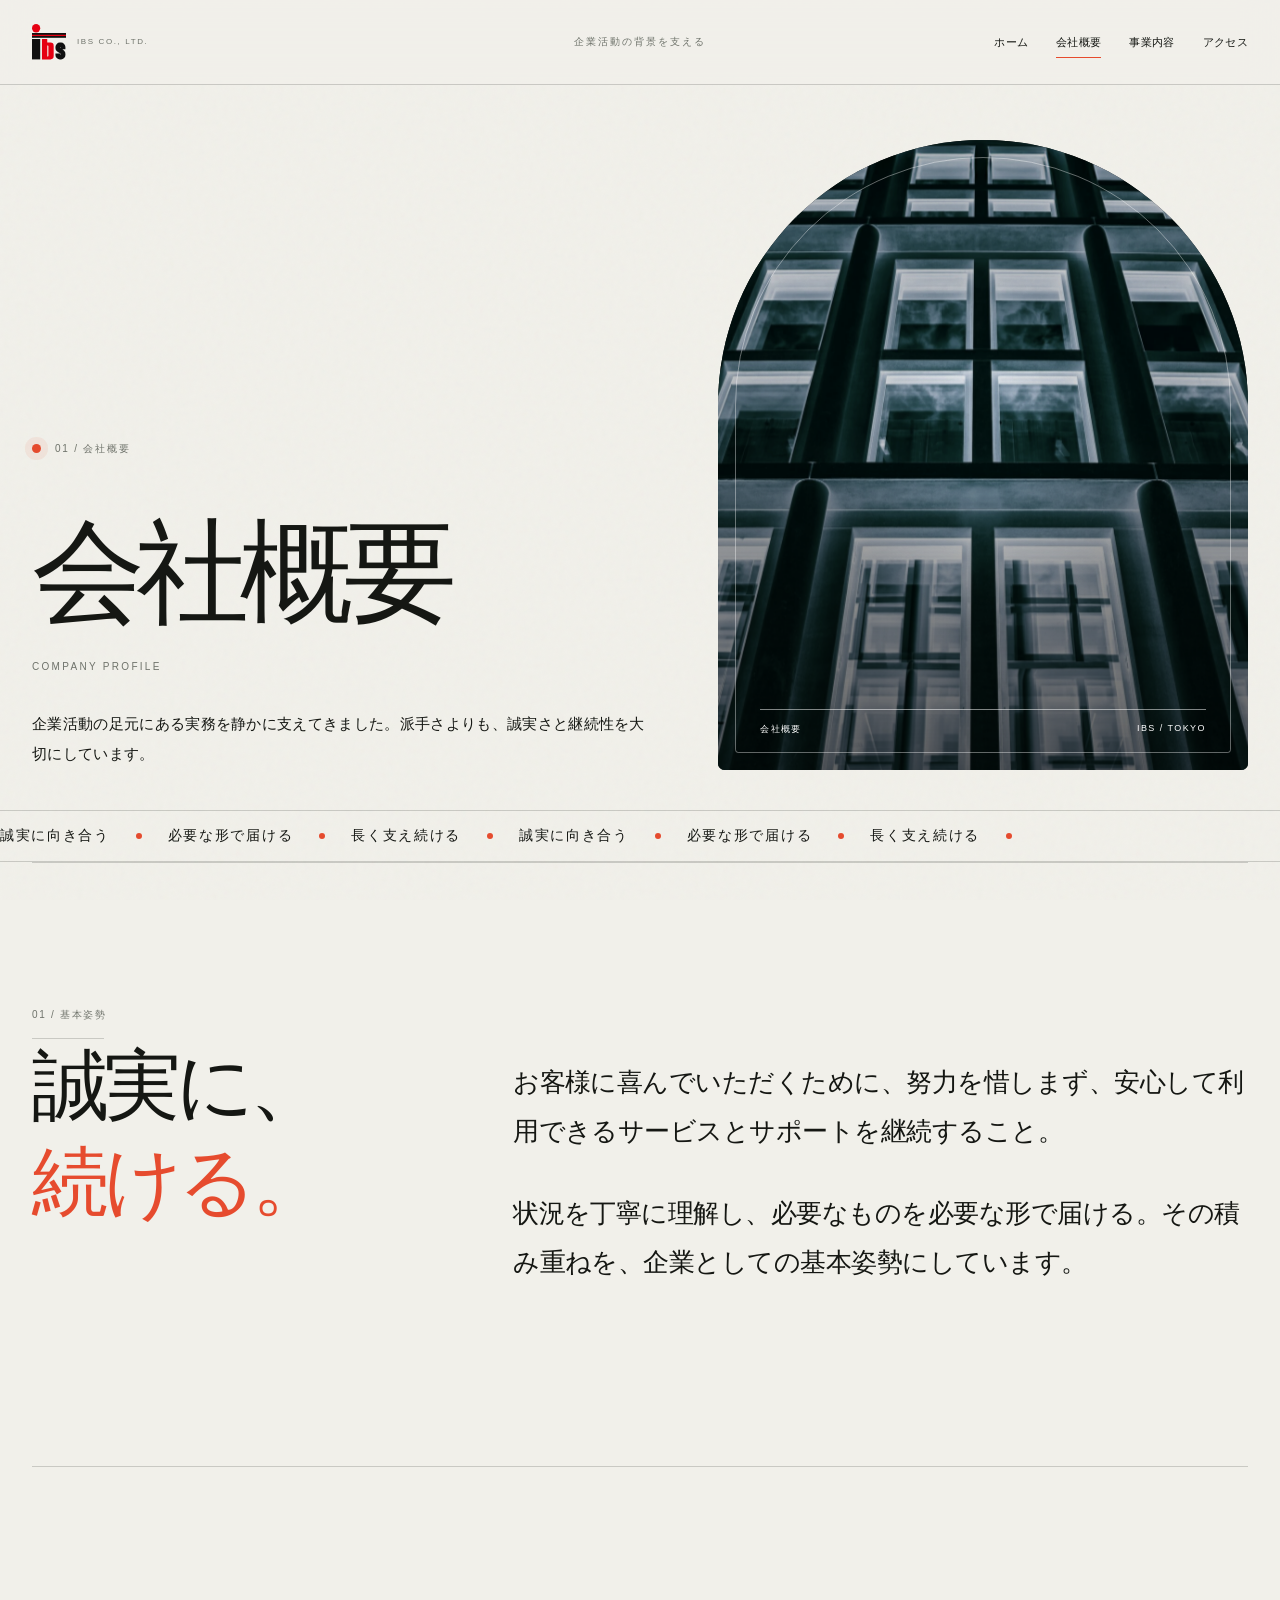
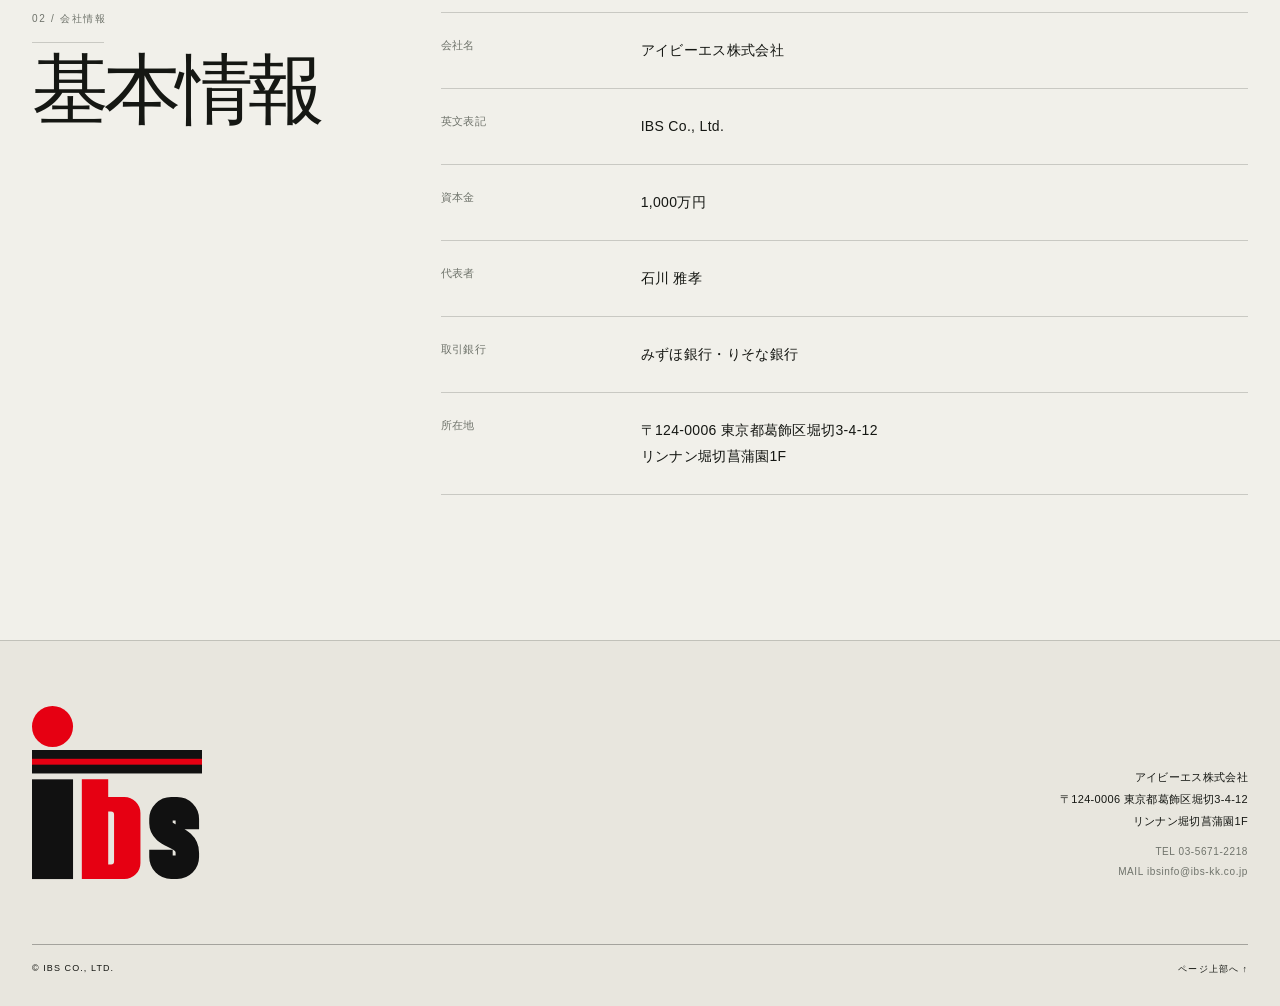
==== commit fe49faf8: "Fix heading line breaks; rename about page headings Co-Authored-By: Claude Opus 5 (1M context) <nore" ====
--- a/aboutus.html
+++ b/aboutus.html
@@ -1,10 +1,10 @@
 <!doctype html>
 <html lang="ja"><head><meta name="robots" content="noindex,nofollow"><meta charset="utf-8"><meta name="viewport" content="width=device-width,initial-scale=1"><meta name="description" content="アイビーエス株式会社の会社概要。資本金、代表者、所在地などをご案内します。"><meta name="theme-color" content="#f1f0ea"><title>会社概要｜アイビーエス株式会社</title><link rel="stylesheet" href="styles.css"><link rel="stylesheet" href="menu.css"><script src="menu.js" defer></script></head><body><div class="progress" aria-hidden="true"></div><div class="cursor" aria-hidden="true"></div>
 <header><div class="wrap head"><a class="brand" href="index.html"><img class="brand-mark" src="assets/ibs-logo.svg" alt="IBS アイビーエス株式会社" width="34" height="35"><small>IBS CO., LTD.</small></a><div class="head-note">企業活動の背景を支える</div><nav class="nav"><a class="" href="index.html">ホーム</a><a class="active" href="aboutus.html">会社概要</a><a class="" href="description.html">事業内容</a><a class="" href="access.html">アクセス</a></nav><button class="hamburger" type="button" aria-label="メニューを開く" aria-expanded="false" aria-controls="mobile-menu"><span></span><span></span><span></span></button></div></header><div class="mobile-menu" id="mobile-menu" aria-hidden="true"><nav aria-label="モバイルナビゲーション"><a href="index.html">ホーム</a><a href="aboutus.html">会社概要</a><a href="description.html">事業内容</a><a href="access.html">アクセス</a></nav><small>IBS CO., LTD.</small></div><main>
-<section class="page-hero"><div class="wrap page-hero-grid"><div><div class="eyebrow">01 / 会社概要</div><h1 class="page-title">会社のこと。<small>COMPANY PROFILE</small></h1><p class="page-lead">企業活動の足元にある実務を静かに支えてきました。派手さよりも、誠実さと継続性を大切にしています。</p></div><div class="page-image"><img src="assets/hero-grid.jpg" alt="現代建築の幾何学的な外観"><div class="page-image-caption"><span>会社概要</span><span>IBS / TOKYO</span></div></div></div></section>
+<section class="page-hero"><div class="wrap page-hero-grid"><div><div class="eyebrow">01 / 会社概要</div><h1 class="page-title">会社概要<small>COMPANY PROFILE</small></h1><p class="page-lead">企業活動の足元にある実務を静かに支えてきました。派手さよりも、誠実さと継続性を大切にしています。</p></div><div class="page-image"><img src="assets/hero-grid.jpg" alt="現代建築の幾何学的な外観"><div class="page-image-caption"><span>会社概要</span><span>IBS / TOKYO</span></div></div></div></section>
 <div class="marquee" aria-hidden="true"><div class="marquee-track"><span>誠実に向き合う</span><i></i><span>必要な形で届ける</span><i></i><span>長く支え続ける</span><i></i><span>誠実に向き合う</span><i></i><span>必要な形で届ける</span><i></i><span>長く支え続ける</span><i></i></div></div>
 <section class="subsection wrap"><div class="subsection-grid"><div><div class="section-index reveal">01 / 基本姿勢<b></b></div><h2 class="jp-heading reveal">誠実に、<br><em>続ける。</em></h2></div><div class="prose reveal"><p>お客様に喜んでいただくために、努力を惜しまず、安心して利用できるサービスとサポートを継続すること。</p><p>状況を丁寧に理解し、必要なものを必要な形で届ける。その積み重ねを、企業としての基本姿勢にしています。</p></div></div></section>
-<section class="subsection wrap"><div class="company-data"><div><div class="section-index reveal">02 / 会社情報<b></b></div><h2 class="jp-heading reveal">基本情報。</h2></div><dl class="data-list reveal"><div class="data-row"><dt>会社名</dt><dd>アイビーエス株式会社</dd></div><div class="data-row"><dt>英文表記</dt><dd>IBS Co., Ltd.</dd></div><div class="data-row"><dt>資本金</dt><dd>1,000万円</dd></div><div class="data-row"><dt>代表者</dt><dd>石川 雅孝</dd></div><div class="data-row"><dt>取引銀行</dt><dd>みずほ銀行・りそな銀行</dd></div><div class="data-row"><dt>所在地</dt><dd>〒124-0006 東京都葛飾区堀切3-4-12<br>リンナン堀切菖蒲園1F</dd></div></dl></div></section>
+<section class="subsection wrap"><div class="company-data"><div><div class="section-index reveal">02 / 会社情報<b></b></div><h2 class="jp-heading reveal">基本情報</h2></div><dl class="data-list reveal"><div class="data-row"><dt>会社名</dt><dd>アイビーエス株式会社</dd></div><div class="data-row"><dt>英文表記</dt><dd>IBS Co., Ltd.</dd></div><div class="data-row"><dt>資本金</dt><dd>1,000万円</dd></div><div class="data-row"><dt>代表者</dt><dd>石川 雅孝</dd></div><div class="data-row"><dt>取引銀行</dt><dd>みずほ銀行・りそな銀行</dd></div><div class="data-row"><dt>所在地</dt><dd>〒124-0006 東京都葛飾区堀切3-4-12<br>リンナン堀切菖蒲園1F</dd></div></dl></div></section>
 
 </main>
 <footer><div class="wrap"><div class="footer-main"><div class="footer-logo"><img src="assets/ibs-logo.svg" alt="IBS"></div><div class="footer-info">アイビーエス株式会社<br>〒124-0006 東京都葛飾区堀切3-4-12<br>リンナン堀切菖蒲園1F<span class="footer-contact">TEL 03-5671-2218<br>MAIL ibsinfo@ibs-kk.co.jp</span></div></div><div class="footer-bottom"><span>© IBS CO., LTD.</span><button class="to-top" type="button">ページ上部へ ↑</button></div></div></footer><script src="site.js"></script></body></html>
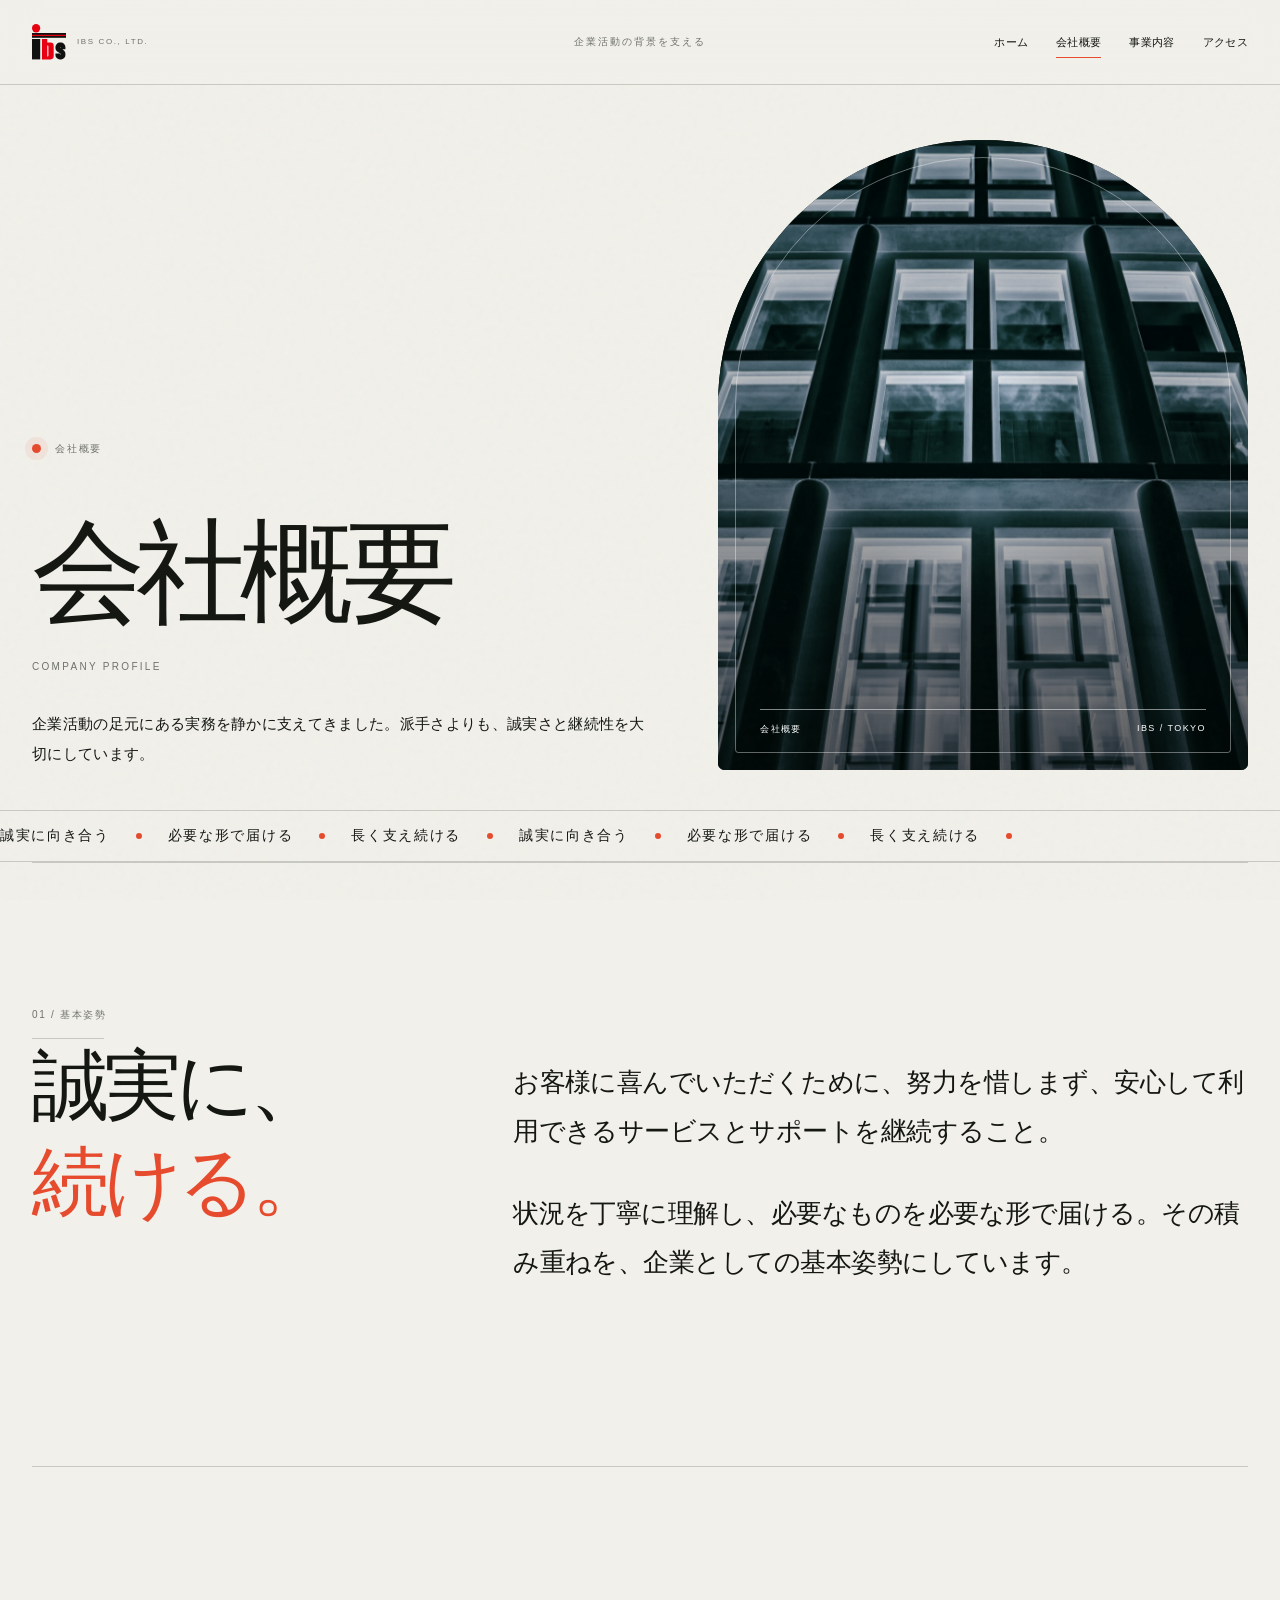
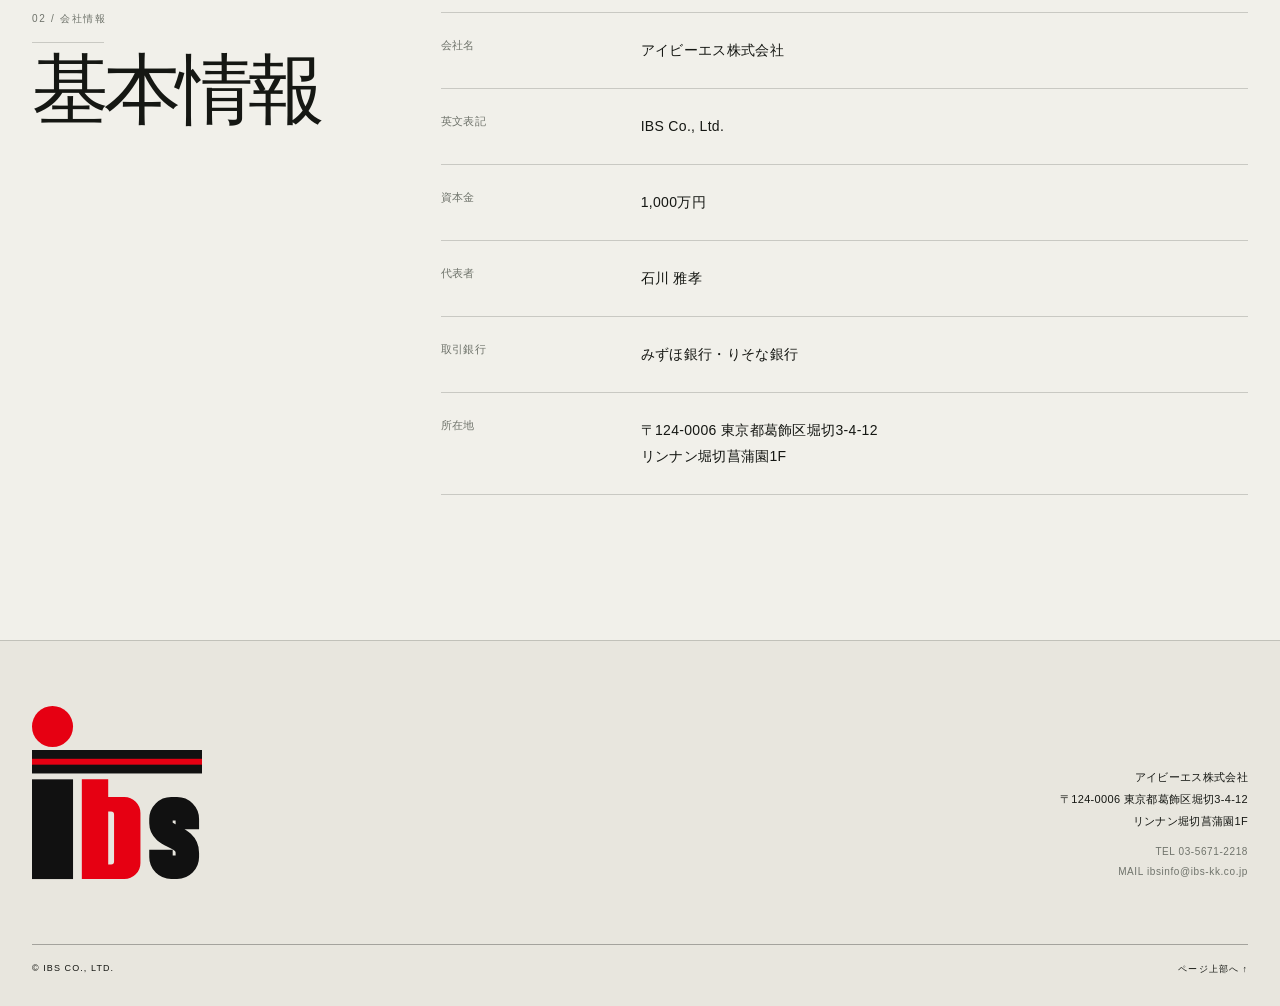
==== commit 68418dc5: "Fix duplicated section numbering on subpages Co-Authored-By: Claude Opus 5 (1M context) <noreply@ant" ====
--- a/aboutus.html
+++ b/aboutus.html
@@ -1,10 +1,120 @@
 <!doctype html>
-<html lang="ja"><head><meta name="robots" content="noindex,nofollow"><meta charset="utf-8"><meta name="viewport" content="width=device-width,initial-scale=1"><meta name="description" content="アイビーエス株式会社の会社概要。資本金、代表者、所在地などをご案内します。"><meta name="theme-color" content="#f1f0ea"><title>会社概要｜アイビーエス株式会社</title><link rel="stylesheet" href="styles.css"><link rel="stylesheet" href="menu.css"><script src="menu.js" defer></script></head><body><div class="progress" aria-hidden="true"></div><div class="cursor" aria-hidden="true"></div>
-<header><div class="wrap head"><a class="brand" href="index.html"><img class="brand-mark" src="assets/ibs-logo.svg" alt="IBS アイビーエス株式会社" width="34" height="35"><small>IBS CO., LTD.</small></a><div class="head-note">企業活動の背景を支える</div><nav class="nav"><a class="" href="index.html">ホーム</a><a class="active" href="aboutus.html">会社概要</a><a class="" href="description.html">事業内容</a><a class="" href="access.html">アクセス</a></nav><button class="hamburger" type="button" aria-label="メニューを開く" aria-expanded="false" aria-controls="mobile-menu"><span></span><span></span><span></span></button></div></header><div class="mobile-menu" id="mobile-menu" aria-hidden="true"><nav aria-label="モバイルナビゲーション"><a href="index.html">ホーム</a><a href="aboutus.html">会社概要</a><a href="description.html">事業内容</a><a href="access.html">アクセス</a></nav><small>IBS CO., LTD.</small></div><main>
-<section class="page-hero"><div class="wrap page-hero-grid"><div><div class="eyebrow">01 / 会社概要</div><h1 class="page-title">会社概要<small>COMPANY PROFILE</small></h1><p class="page-lead">企業活動の足元にある実務を静かに支えてきました。派手さよりも、誠実さと継続性を大切にしています。</p></div><div class="page-image"><img src="assets/hero-grid.jpg" alt="現代建築の幾何学的な外観"><div class="page-image-caption"><span>会社概要</span><span>IBS / TOKYO</span></div></div></div></section>
-<div class="marquee" aria-hidden="true"><div class="marquee-track"><span>誠実に向き合う</span><i></i><span>必要な形で届ける</span><i></i><span>長く支え続ける</span><i></i><span>誠実に向き合う</span><i></i><span>必要な形で届ける</span><i></i><span>長く支え続ける</span><i></i></div></div>
-<section class="subsection wrap"><div class="subsection-grid"><div><div class="section-index reveal">01 / 基本姿勢<b></b></div><h2 class="jp-heading reveal">誠実に、<br><em>続ける。</em></h2></div><div class="prose reveal"><p>お客様に喜んでいただくために、努力を惜しまず、安心して利用できるサービスとサポートを継続すること。</p><p>状況を丁寧に理解し、必要なものを必要な形で届ける。その積み重ねを、企業としての基本姿勢にしています。</p></div></div></section>
-<section class="subsection wrap"><div class="company-data"><div><div class="section-index reveal">02 / 会社情報<b></b></div><h2 class="jp-heading reveal">基本情報</h2></div><dl class="data-list reveal"><div class="data-row"><dt>会社名</dt><dd>アイビーエス株式会社</dd></div><div class="data-row"><dt>英文表記</dt><dd>IBS Co., Ltd.</dd></div><div class="data-row"><dt>資本金</dt><dd>1,000万円</dd></div><div class="data-row"><dt>代表者</dt><dd>石川 雅孝</dd></div><div class="data-row"><dt>取引銀行</dt><dd>みずほ銀行・りそな銀行</dd></div><div class="data-row"><dt>所在地</dt><dd>〒124-0006 東京都葛飾区堀切3-4-12<br>リンナン堀切菖蒲園1F</dd></div></dl></div></section>
+<html lang="ja">
+<head><meta name="robots" content="noindex,nofollow">
+  <meta charset="utf-8">
+  <meta name="viewport" content="width=device-width,initial-scale=1">
+  <meta name="description" content="アイビーエス株式会社の会社概要。資本金、代表者、所在地などをご案内します。">
+  <meta name="theme-color" content="#f1f0ea">
+  <title>会社概要｜アイビーエス株式会社</title>
+  <link rel="stylesheet" href="styles.css?v=3">
+  <link rel="stylesheet" href="menu.css?v=3">
+  <script src="menu.js?v=3" defer></script>
+</head>
+<body>
+  <div class="progress" aria-hidden="true"></div>
+  <div class="cursor" aria-hidden="true"></div>
 
-</main>
-<footer><div class="wrap"><div class="footer-main"><div class="footer-logo"><img src="assets/ibs-logo.svg" alt="IBS"></div><div class="footer-info">アイビーエス株式会社<br>〒124-0006 東京都葛飾区堀切3-4-12<br>リンナン堀切菖蒲園1F<span class="footer-contact">TEL 03-5671-2218<br>MAIL ibsinfo@ibs-kk.co.jp</span></div></div><div class="footer-bottom"><span>© IBS CO., LTD.</span><button class="to-top" type="button">ページ上部へ ↑</button></div></div></footer><script src="site.js"></script></body></html>+  <header>
+    <div class="wrap head">
+      <a class="brand" href="index.html"><img class="brand-mark" src="assets/ibs-logo.svg" alt="IBS アイビーエス株式会社" width="34" height="35"><small>IBS CO., LTD.</small></a>
+      <div class="head-note">企業活動の背景を支える</div>
+      <nav class="nav">
+        <a class="" href="index.html">ホーム</a>
+        <a class="active" href="aboutus.html">会社概要</a>
+        <a class="" href="description.html">事業内容</a>
+        <a class="" href="access.html">アクセス</a>
+      </nav>
+      <button class="hamburger" type="button" aria-label="メニューを開く" aria-expanded="false" aria-controls="mobile-menu">
+        <span></span>
+        <span></span>
+        <span></span>
+      </button>
+    </div>
+  </header>
+
+  <div class="mobile-menu" id="mobile-menu" aria-hidden="true">
+    <nav aria-label="モバイルナビゲーション">
+      <a href="index.html">ホーム</a>
+      <a href="aboutus.html">会社概要</a>
+      <a href="description.html">事業内容</a>
+      <a href="access.html">アクセス</a>
+    </nav>
+    <small>IBS CO., LTD.</small>
+  </div>
+
+  <main>
+    <section class="page-hero">
+      <div class="wrap page-hero-grid">
+        <div>
+          <div class="eyebrow">会社概要</div>
+          <h1 class="page-title">会社概要<small>COMPANY PROFILE</small></h1>
+          <p class="page-lead">企業活動の足元にある実務を静かに支えてきました。派手さよりも、誠実さと継続性を大切にしています。</p>
+        </div>
+        <div class="page-image">
+          <img src="assets/hero-grid.jpg" alt="現代建築の幾何学的な外観">
+          <div class="page-image-caption">
+            <span>会社概要</span>
+            <span>IBS / TOKYO</span>
+          </div>
+        </div>
+      </div>
+    </section>
+
+    <div class="marquee" aria-hidden="true">
+      <div class="marquee-track">
+        <span>誠実に向き合う</span><i></i>
+        <span>必要な形で届ける</span><i></i>
+        <span>長く支え続ける</span><i></i>
+        <span>誠実に向き合う</span><i></i>
+        <span>必要な形で届ける</span><i></i>
+        <span>長く支え続ける</span><i></i>
+      </div>
+    </div>
+
+    <section class="subsection wrap">
+      <div class="subsection-grid">
+        <div>
+          <div class="section-index reveal">01 / 基本姿勢<b></b></div>
+          <h2 class="jp-heading reveal">誠実に、<br><em>続ける。</em></h2>
+        </div>
+        <div class="prose reveal">
+          <p>お客様に喜んでいただくために、努力を惜しまず、安心して利用できるサービスとサポートを継続すること。</p>
+          <p>状況を丁寧に理解し、必要なものを必要な形で届ける。その積み重ねを、企業としての基本姿勢にしています。</p>
+        </div>
+      </div>
+    </section>
+
+    <section class="subsection wrap">
+      <div class="company-data">
+        <div>
+          <div class="section-index reveal">02 / 会社情報<b></b></div>
+          <h2 class="jp-heading reveal">基本情報</h2>
+        </div>
+        <dl class="data-list reveal">
+          <div class="data-row"><dt>会社名</dt><dd>アイビーエス株式会社</dd></div>
+          <div class="data-row"><dt>英文表記</dt><dd>IBS Co., Ltd.</dd></div>
+          <div class="data-row"><dt>資本金</dt><dd>1,000万円</dd></div>
+          <div class="data-row"><dt>代表者</dt><dd>石川 雅孝</dd></div>
+          <div class="data-row"><dt>取引銀行</dt><dd>みずほ銀行・りそな銀行</dd></div>
+          <div class="data-row"><dt>所在地</dt><dd>〒124-0006 東京都葛飾区堀切3-4-12<br>リンナン堀切菖蒲園1F</dd></div>
+        </dl>
+      </div>
+    </section>
+  </main>
+
+  <footer>
+    <div class="wrap">
+      <div class="footer-main">
+        <div class="footer-logo"><img src="assets/ibs-logo.svg" alt="IBS"></div>
+        <div class="footer-info">アイビーエス株式会社<br>〒124-0006 東京都葛飾区堀切3-4-12<br>リンナン堀切菖蒲園1F<span class="footer-contact">TEL 03-5671-2218<br>MAIL ibsinfo@ibs-kk.co.jp</span></div>
+      </div>
+      <div class="footer-bottom">
+        <span>© IBS CO., LTD.</span>
+        <button class="to-top" type="button">ページ上部へ ↑</button>
+      </div>
+    </div>
+  </footer>
+
+  <script src="site.js?v=3"></script>
+</body>
+</html>
--- a/styles.css
+++ b/styles.css
@@ -170,7 +170,15 @@
 .reveal{opacity:0;transform:translateY(42px);transition:opacity .95s var(--ease),transform .95s var(--ease)}
 .reveal.visible{opacity:1;transform:none}
 
+/* 見出しが途中で折り返さないよう、カラム幅から文字サイズの上限を計算 */
+@media(min-width:981px){
+  .domain-head .jp-heading{font-size:clamp(40px,calc((min(1480px,100vw - 64px) - 440px) / 8.8),125px)}
+  .history-copy .jp-heading{font-size:min(clamp(46px,6.2vw,92px),calc((min(1480px,100vw - 64px) - 8vw) * .55 / 8.8))}
+  .subsection-grid .jp-heading.is-long{font-size:min(clamp(45px,6vw,86px),calc((min(1480px,100vw - 64px) - 8vw) * .34 / 6.9))}
+  .notice-inner .jp-heading{font-size:clamp(48px,7vw,100px)}
+}
 @media(max-width:980px){
+  .domain-head .jp-heading{font-size:min(8.4vw,calc((100vw - 36px) / 8.8))}
   .wrap{width:calc(100% - 36px)}
   .head{height:72px;grid-template-columns:1fr auto}.head-note{display:none}.nav{gap:15px;font-size:10px}
   .hero{padding-top:105px}.hero-grid,.page-hero-grid{grid-template-columns:1fr;min-height:auto}.hero-copy{min-height:72svh}.hero-visual{min-height:0;height:105vw}.side-label{display:none}
@@ -183,9 +191,9 @@
 @media(max-width:620px){
   .wrap{width:calc(100% - 28px)}
   .brand small{display:none}.nav a:first-child{display:none}.nav{gap:12px;font-size:9px}
-  .hero-title{font-size:16.8vw}.hero-bottom{grid-template-columns:1fr}.since{margin-top:24px}.since small{text-align:left}
+  .hero-title{font-size:min(16.8vw,calc((100vw - 28px) / 5.9))}.hero-bottom{grid-template-columns:1fr}.since{margin-top:24px}.since small{text-align:left}
   .visual-caption,.page-image-caption{left:25px;right:25px;bottom:24px}.marquee-track{font-size:12px}
-  .section,.subsection{padding:85px 0}.jp-heading{font-size:13vw}.domain-head .jp-heading{font-size:17vw}.domains{padding:95px 0}
+  .section,.subsection{padding:85px 0}.jp-heading{font-size:min(13vw,calc((100vw - 28px) / 8.8))}.domain-head .jp-heading{font-size:min(17vw,calc((100vw - 28px) / 8.8))}.notice-inner .jp-heading{font-size:min(13vw,calc((100vw - 72px) / 8.8))}.domains{padding:95px 0}
   .domain-item{grid-template-columns:42px 1fr 24px;gap:14px;min-height:145px}.domain-item h3{font-size:12vw}.domain-item p{font-size:11px}
   .acc-button{grid-template-columns:95px 1fr 25px}.acc-panel p{padding-left:115px}
   .notice-box{padding:32px 20px}.notice-box::after{width:390px}
